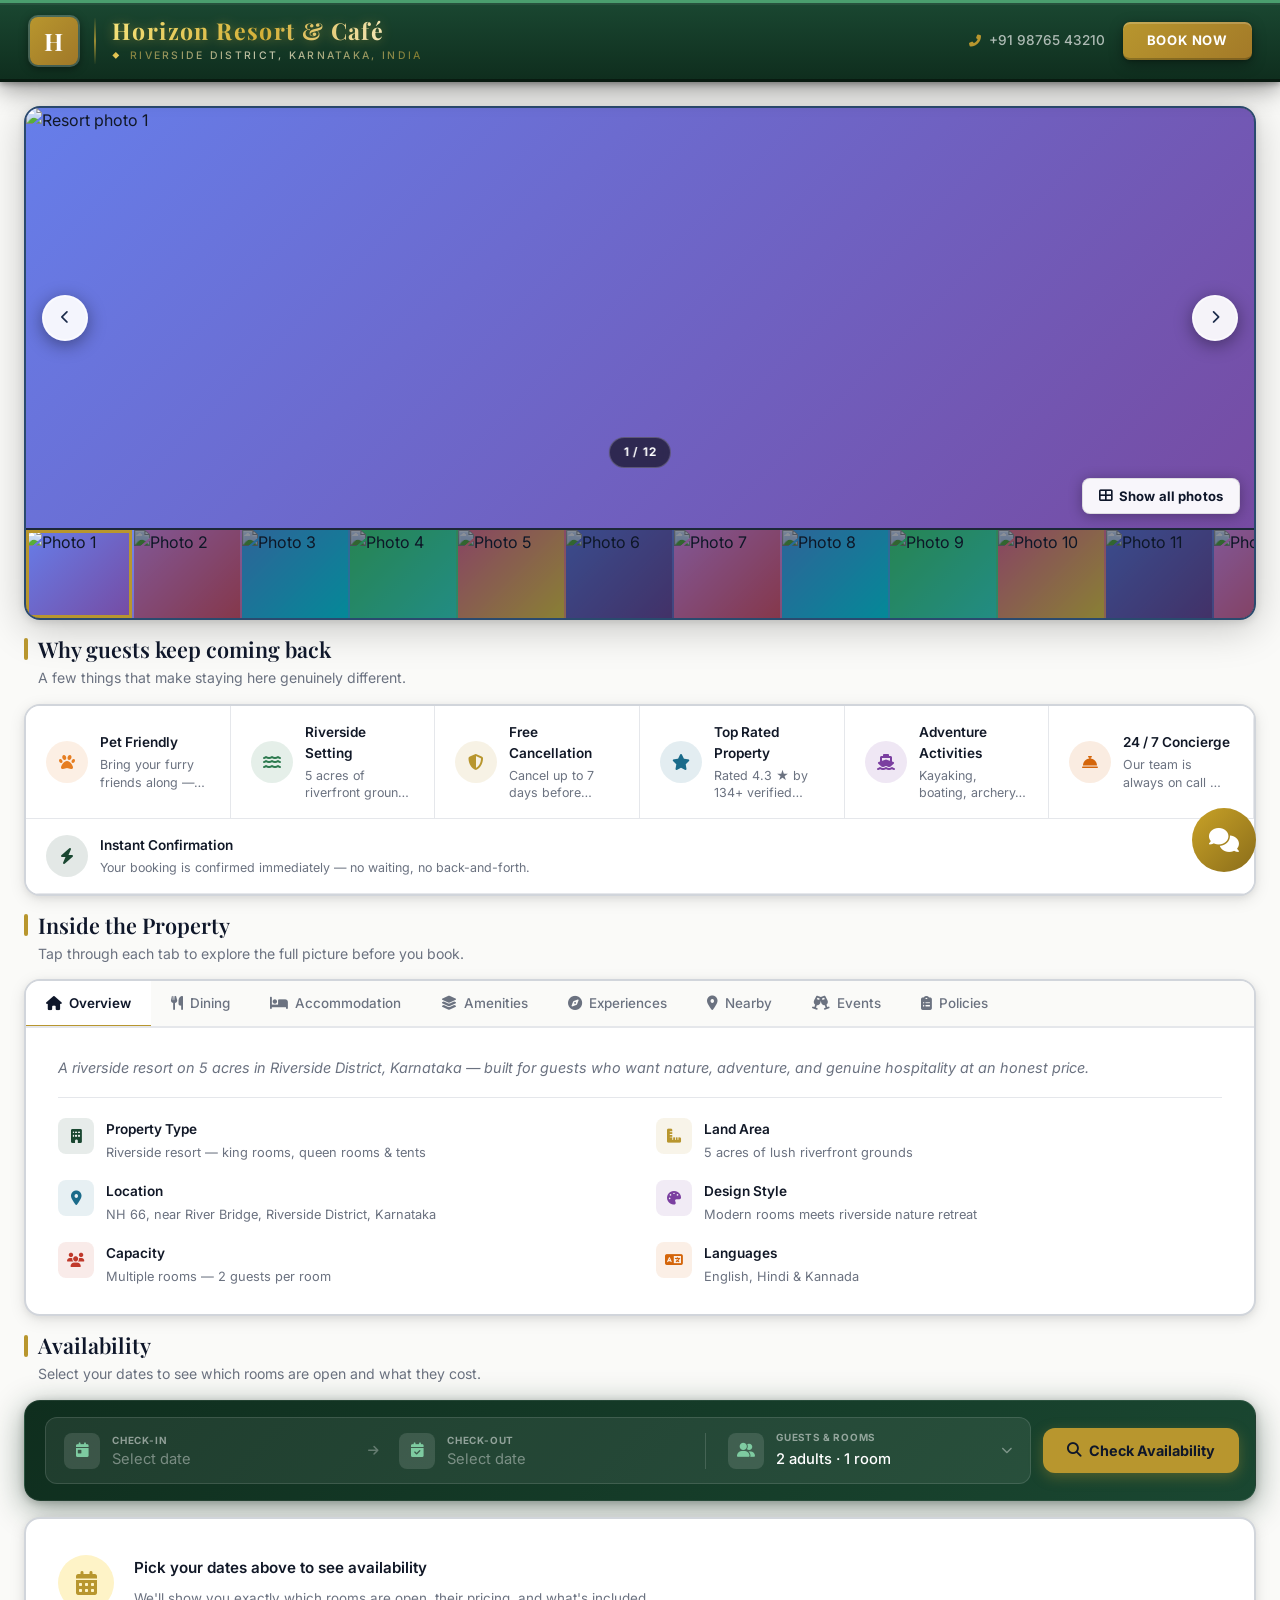
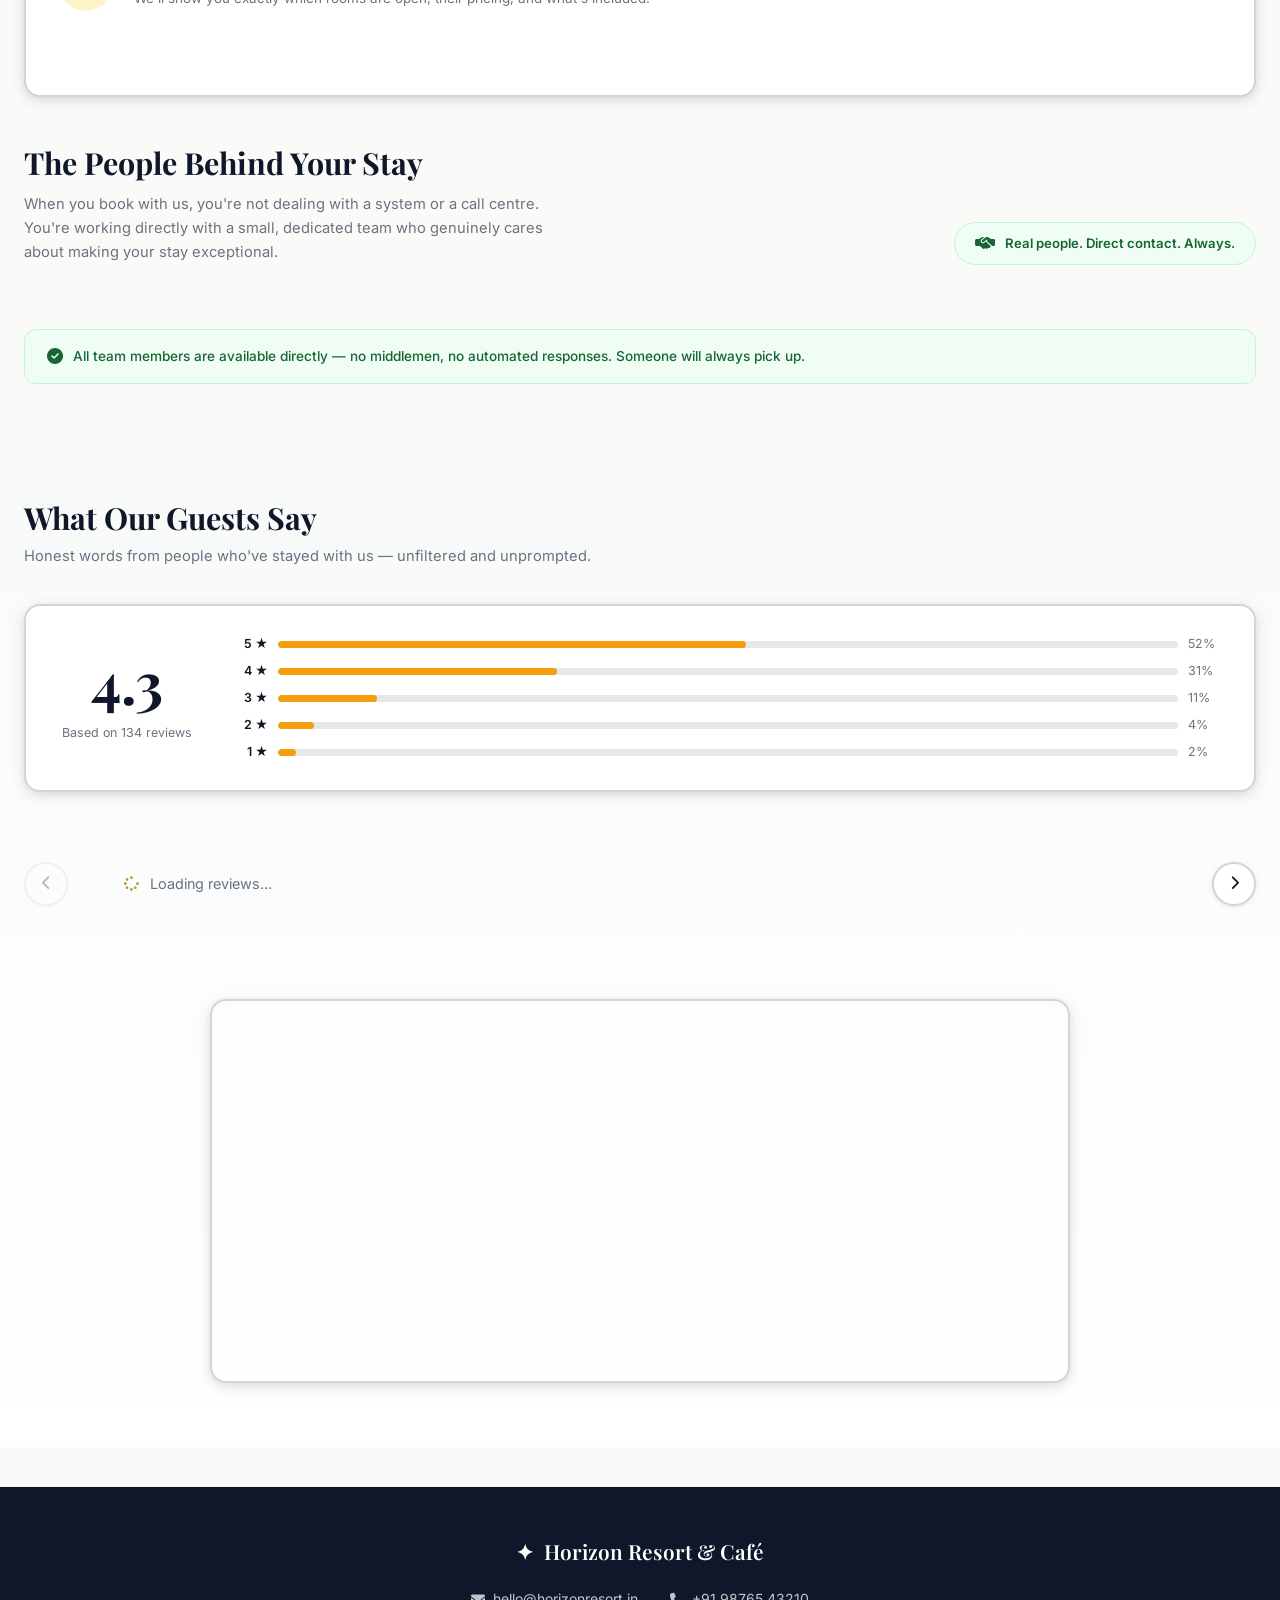
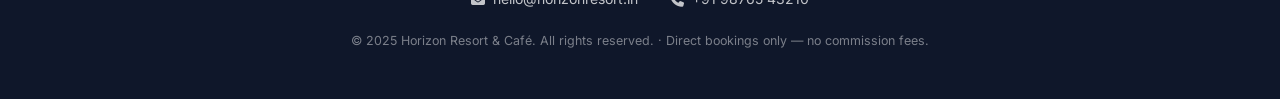
==== index.html @ 96d1618d "Add resort template site with CSS, JS, and project docs Co-Authored-By: Claude Sonnet 4.6 <noreply@a" ====
<!DOCTYPE html>
<html lang="en">
<head>
  <meta charset="UTF-8">
  <meta name="viewport" content="width=device-width, initial-scale=1.0">

  <!-- ── Primary SEO ─────────────────────────────────────────── -->
  <title id="page-title">Horizon Resort & Café | Direct Booking | Riverside District, Karnataka</title>
  <meta name="description" id="page-desc" content="Book directly with Horizon Resort & Café in Riverside District, Karnataka. Riverside king rooms, queen rooms & tents, café, kayaking, archery and campfire. Best rate guaranteed on direct booking.">
  <meta name="keywords" content="resort Karnataka, riverside resort Karnataka, horizon resort,  king room resort Karnataka, nature resort Karnataka, direct booking resort Karnataka">
  <meta name="robots" content="index, follow">
  <link rel="canonical" href="https://horizonresort.in/">

  <!-- ── Open Graph (Facebook / WhatsApp / LinkedIn) ─────────── -->
  <meta property="og:type"        content="website">
  <meta property="og:url"         content="https://horizonresort.in/">
  <meta property="og:title"       id="og-title"       content="Horizon Resort & Café | Riverside District, Karnataka">
  <meta property="og:description" id="og-desc"        content="A unique riverside retreat on 5 acres in Riverside District, Karnataka. King rooms, queen rooms, tents, café & outdoor adventures. Book directly for best rates.">
  <meta property="og:image"       id="og-image"       content="https://horizonresort.in/images/og-cover.jpg">
  <meta property="og:site_name"   content="Horizon Resort & Café">
  <meta property="og:locale"      content="en_IN">

  <!-- ── Twitter Card ────────────────────────────────────────── -->
  <meta name="twitter:card"        content="summary_large_image">
  <meta name="twitter:title"       content="Horizon Resort & Café | Riverside District, Karnataka">
  <meta name="twitter:description" content="A unique riverside retreat on 5 acres in Riverside District, Karnataka. Book directly for the best available rate.">
  <meta name="twitter:image"       content="https://horizonresort.in/images/og-cover.jpg">

  <!-- ── JSON-LD Structured Data (Hotel / Local Business) ────── -->
  <script type="application/ld+json">
  {
    "@context": "https://schema.org",
    "@type": "LodgingBusiness",
    "name": "Horizon Resort & Café",
    "description": "A unique riverside retreat set on 5 acres of lush grounds along the river in Riverside District, Karnataka. King rooms, queen rooms, riverside tents, on-site café, kayaking, archery, and campfire experiences.",
    "url": "https://horizonresort.in",
    "telephone": "+919876543210",
    "email": "hello@horizonresort.in",
    "image": "https://horizonresort.in/images/og-cover.jpg",
    "priceRange": "₹₹",
    "currenciesAccepted": "INR",
    "paymentAccepted": "Cash, Credit Card, UPI",
    "checkinTime": "12:00",
    "checkoutTime": "10:00",
    "address": {
      "@type": "PostalAddress",
      "streetAddress": "NH 66, near River Bridge",
      "addressLocality": "Coastal Karnataka",
      "addressRegion": "Karnataka",
      "postalCode": "580001",
      "addressCountry": "IN"
    },
    "geo": {
      "@type": "GeoCoordinates",
      "latitude": "14.8574",
      "longitude": "74.1234"
    },
    "amenityFeature": [
      { "@type": "LocationFeatureSpecification", "name": "Riverside Setting",   "value": true },
      { "@type": "LocationFeatureSpecification", "name": "Pet Friendly",        "value": true },
      { "@type": "LocationFeatureSpecification", "name": "Free Cancellation",   "value": true },
      { "@type": "LocationFeatureSpecification", "name": "On-site Café",        "value": true },
      { "@type": "LocationFeatureSpecification", "name": "Kayaking",            "value": true },
      { "@type": "LocationFeatureSpecification", "name": "Archery",             "value": true },
      { "@type": "LocationFeatureSpecification", "name": "Campfire",            "value": true },
      { "@type": "LocationFeatureSpecification", "name": "Badminton",           "value": true }
    ],
    "sameAs": [
      "https://horizonresort.in"
    ]
  }
  </script>

  <!-- Fonts -->
  <link rel="preconnect" href="https://fonts.googleapis.com">
  <link rel="preconnect" href="https://fonts.gstatic.com" crossorigin>
  <link href="https://fonts.googleapis.com/css2?family=Playfair+Display:wght@400;500;600;700&family=Inter:wght@300;400;500;600&display=swap" rel="stylesheet">

  <!-- Icons -->
  <link rel="stylesheet" href="https://cdnjs.cloudflare.com/ajax/libs/font-awesome/6.5.1/css/all.min.css">

  <!-- Flatpickr Date Picker -->
  <link rel="stylesheet" href="https://cdn.jsdelivr.net/npm/flatpickr@4.6.13/dist/flatpickr.min.css">

  <link rel="stylesheet" href="css/style.css">
</head>
<body>

<!-- ───────────────────────────────────────────────────────────
     TOP NAVIGATION
──────────────────────────────────────────────────────────── -->
<header class="site-header" id="navbar">
  <div class="header-inner">

    <!-- BRANDING: Logo + Resort Name -->
    <div class="header-brand">
      <div class="logo-wrap">
        <!-- Drop your logo image here. If no logo, the initial letter shows instead. -->
        <img src="images/logo.png" alt="Logo" class="logo-img" id="logo-img"
             onerror="this.style.display='none'; document.getElementById('logo-fallback').style.display='flex';">
        <div class="logo-fallback" id="logo-fallback">
          <span id="logo-initial">P</span>
        </div>
      </div>
      <div class="brand-text">
        <span class="brand-name" id="nav-property-name">Loading…</span>
        <span class="brand-tagline" id="nav-tagline">Riverside District, Karnataka, India</span>
      </div>
    </div>

    <!-- RIGHT SIDE: Contact + CTA -->
    <div class="header-actions">
      <a href="tel:" id="nav-phone-link" class="nav-phone">
        <i class="fas fa-phone-alt"></i>
        <span id="nav-phone-text"></span>
      </a>
      <button class="btn-book-now" onclick="scrollToWidget()">Book Now</button>
    </div>

  </div>
</header>


<!-- ───────────────────────────────────────────────────────────
     SECTION 2 — PHOTO GALLERY
──────────────────────────────────────────────────────────── -->
<section class="gallery-section" id="section-2">
  <div class="gallery-wrap">
    <!-- Main photo viewer (slider) — desktop & mobile unified -->
    <div class="gallery-viewer" id="gallery-viewer">
      <div class="gv-track" id="gv-track"></div>
      <button class="gv-arrow gv-prev" id="gv-prev" aria-label="Previous photo" onclick="gvSlide(-1)">
        <i class="fas fa-chevron-left"></i>
      </button>
      <button class="gv-arrow gv-next" id="gv-next" aria-label="Next photo" onclick="gvSlide(1)">
        <i class="fas fa-chevron-right"></i>
      </button>
      <div class="gv-badge" id="gv-badge">1 / 8</div>
      <button class="show-all-btn" onclick="openGalleryModal()">
        <i class="fas fa-th-large"></i> Show all photos
      </button>
    </div>
    <!-- Thumbnail strip — all photos in small size -->
    <div class="gallery-thumbs-strip" id="gallery-thumbs-strip"></div>
  </div>
</section>


<!-- ───────────────────────────────────────────────────────────
     SECTION 3 — PROPERTY HIGHLIGHTS
──────────────────────────────────────────────────────────── -->
<section class="highlights-section" id="section-3">
  <div class="highlights-heading">
    <h2>Why guests keep coming back</h2>
    <p>A few things that make staying here genuinely different.</p>
  </div>
  <div class="highlights-inner">

    <div class="highlight-card">
      <div class="hc-icon" style="--hc-color:#e67e22;">
        <i class="fas fa-paw"></i>
      </div>
      <div class="hc-body">
        <strong>Pet Friendly</strong>
        <span>Bring your furry friends along — pets are welcome at the resort.</span>
      </div>
    </div>

    <div class="highlight-card">
      <div class="hc-icon" style="--hc-color:#2d7a4f;">
        <i class="fas fa-water"></i>
      </div>
      <div class="hc-body">
        <strong>Riverside Setting</strong>
        <span>5 acres of riverfront grounds — step outside and you're right on the water.</span>
      </div>
    </div>

    <div class="highlight-card">
      <div class="hc-icon" style="--hc-color:#b8962e;">
        <i class="fas fa-shield-halved"></i>
      </div>
      <div class="hc-body">
        <strong>Free Cancellation</strong>
        <span>Cancel up to 7 days before check-in for a full refund, no questions asked.</span>
      </div>
    </div>

    <div class="highlight-card">
      <div class="hc-icon" style="--hc-color:#1a6b8a;">
        <i class="fas fa-star"></i>
      </div>
      <div class="hc-body">
        <strong>Top Rated Property</strong>
        <span>Rated 4.3 ★ by 134+ verified guests — consistently loved, never disappoints.</span>
      </div>
    </div>

    <div class="highlight-card">
      <div class="hc-icon" style="--hc-color:#7b3fa0;">
        <i class="fas fa-ship"></i>
      </div>
      <div class="hc-body">
        <strong>Adventure Activities</strong>
        <span>Kayaking, boating, archery, badminton, cycling, and campfire evenings — all on-site.</span>
      </div>
    </div>

    <div class="highlight-card">
      <div class="hc-icon" style="--hc-color:#d4650a;">
        <i class="fas fa-bell-concierge"></i>
      </div>
      <div class="hc-body">
        <strong>24 / 7 Concierge</strong>
        <span>Our team is always on call — day or night — for anything you need.</span>
      </div>
    </div>

    <div class="highlight-card">
      <div class="hc-icon" style="--hc-color:#1a4731;">
        <i class="fas fa-bolt"></i>
      </div>
      <div class="hc-body">
        <strong>Instant Confirmation</strong>
        <span>Your booking is confirmed immediately — no waiting, no back-and-forth.</span>
      </div>
    </div>

  </div>
</section>


<!-- ───────────────────────────────────────────────────────────
     SECTION 4 — PROPERTY GUIDE (TABBED)
──────────────────────────────────────────────────────────── -->
<section class="guide-section" id="section-4">
  <div class="guide-heading">
    <h2>Inside the Property</h2>
    <p>Tap through each tab to explore the full picture before you book.</p>
  </div>
  <div class="guide-box">

    <!-- Tab Navigation -->
    <div class="tab-nav-outer">
      <div class="tab-nav" role="tablist">
        <button class="tab-btn active" data-tab="overview" role="tab"><i class="fas fa-house"></i><span>Overview</span></button>
        <button class="tab-btn" data-tab="dining" role="tab"><i class="fas fa-utensils"></i><span>Dining</span></button>
        <button class="tab-btn" data-tab="accommodation" role="tab"><i class="fas fa-bed"></i><span>Accommodation</span></button>
        <button class="tab-btn" data-tab="amenities" role="tab"><i class="fas fa-layer-group"></i><span>Amenities</span></button>
        <button class="tab-btn" data-tab="experiences" role="tab"><i class="fas fa-compass"></i><span>Experiences</span></button>
        <button class="tab-btn" data-tab="nearby" role="tab"><i class="fas fa-location-dot"></i><span>Nearby</span></button>
        <button class="tab-btn" data-tab="events" role="tab"><i class="fas fa-champagne-glasses"></i><span>Events</span></button>
        <button class="tab-btn" data-tab="policies" role="tab"><i class="fas fa-clipboard-list"></i><span>Policies</span></button>
      </div>
    </div>

    <!-- Tab Panels -->
    <div class="tab-panels">

      <!-- OVERVIEW -->
      <div class="tab-panel active" id="panel-overview">
        <p class="tp-intro">A riverside resort on 5 acres in Riverside District, Karnataka — built for guests who want nature, adventure, and genuine hospitality at an honest price.</p>
        <div class="tp-grid">
          <div class="tp-item">
            <div class="tp-icon" style="--tc:#1a4731;"><i class="fas fa-building"></i></div>
            <div class="tp-body"><strong>Property Type</strong><span>Riverside resort — king rooms, queen rooms & tents</span></div>
          </div>
          <div class="tp-item">
            <div class="tp-icon" style="--tc:#b8962e;"><i class="fas fa-ruler-combined"></i></div>
            <div class="tp-body"><strong>Land Area</strong><span>5 acres of lush riverfront grounds</span></div>
          </div>
          <div class="tp-item">
            <div class="tp-icon" style="--tc:#1a6b8a;"><i class="fas fa-location-dot"></i></div>
            <div class="tp-body"><strong>Location</strong><span>NH 66, near River Bridge, Riverside District, Karnataka</span></div>
          </div>
          <div class="tp-item">
            <div class="tp-icon" style="--tc:#7b3fa0;"><i class="fas fa-palette"></i></div>
            <div class="tp-body"><strong>Design Style</strong><span>Modern rooms meets riverside nature retreat</span></div>
          </div>
          <div class="tp-item">
            <div class="tp-icon" style="--tc:#c0392b;"><i class="fas fa-users"></i></div>
            <div class="tp-body"><strong>Capacity</strong><span>Multiple rooms — 2 guests per room</span></div>
          </div>
          <div class="tp-item">
            <div class="tp-icon" style="--tc:#d4650a;"><i class="fas fa-language"></i></div>
            <div class="tp-body"><strong>Languages</strong><span>English, Hindi & Kannada</span></div>
          </div>
        </div>
      </div>

      <!-- DINING -->
      <div class="tab-panel" id="panel-dining">
        <p class="tp-intro">Fresh, locally sourced ingredients, coastal specialties, and a café that makes every morning feel like a treat — all on-site.</p>
        <div class="tp-grid">
          <div class="tp-item">
            <div class="tp-icon" style="--tc:#1a4731;"><i class="fas fa-mug-hot"></i></div>
            <div class="tp-body"><strong>On-site Café</strong><span>Open all day · À la carte menu with homemade touch</span></div>
          </div>
          <div class="tp-item">
            <div class="tp-icon" style="--tc:#b8962e;"><i class="fas fa-sun"></i></div>
            <div class="tp-body"><strong>Breakfast</strong><span>Fresh à la carte breakfast served every morning</span></div>
          </div>
          <div class="tp-item">
            <div class="tp-icon" style="--tc:#c0392b;"><i class="fas fa-fish"></i></div>
            <div class="tp-body"><strong>Seafood Specialties</strong><span>Locally caught, freshly prepared coastal seafood</span></div>
          </div>
          <div class="tp-item">
            <div class="tp-icon" style="--tc:#1a6b8a;"><i class="fas fa-bell"></i></div>
            <div class="tp-body"><strong>Dining Area</strong><span>Meals served at the café — in-room dining not available</span></div>
          </div>
          <div class="tp-item">
            <div class="tp-icon" style="--tc:#2d7a4f;"><i class="fas fa-leaf"></i></div>
            <div class="tp-body"><strong>Local Ingredients</strong><span>Homemade recipes with fresh produce from the region</span></div>
          </div>
          <div class="tp-item">
            <div class="tp-icon" style="--tc:#d4650a;"><i class="fas fa-martini-glass"></i></div>
            <div class="tp-body"><strong>Bar Service</strong><span>Drinks & beverages available at the café</span></div>
          </div>
        </div>
      </div>

      <!-- ACCOMMODATION -->
      <div class="tab-panel" id="panel-accommodation">
        <p class="tp-intro">Three ways to stay — Standard King Room, Standard Queen Room, or Tents for an immersive nature experience right on the riverbank.</p>
        <div class="tp-grid">
          <div class="tp-item">
            <div class="tp-icon" style="--tc:#1a4731;"><i class="fas fa-box"></i></div>
            <div class="tp-body"><strong>Standard Rooms (AC)</strong><span>King or queen bed · Private bathroom · Garden or river view</span></div>
          </div>
          <div class="tp-item">
            <div class="tp-icon" style="--tc:#b8962e;"><i class="fas fa-campground"></i></div>
            <div class="tp-body"><strong>Tents</strong><span>Double bed · Right on the riverbank</span></div>
          </div>
          <div class="tp-item">
            <div class="tp-icon" style="--tc:#7b3fa0;"><i class="fas fa-door-open"></i></div>
            <div class="tp-body"><strong>Outdoor Open Space</strong><span>Open-air outdoor area in rooms · Open tent surrounds</span></div>
          </div>
          <div class="tp-item">
            <div class="tp-icon" style="--tc:#1a6b8a;"><i class="fas fa-shower"></i></div>
            <div class="tp-body"><strong>Bathrooms</strong><span>Private bathroom in standard rooms · Common washrooms for tents</span></div>
          </div>
          <div class="tp-item">
            <div class="tp-icon" style="--tc:#c0392b;"><i class="fas fa-snowflake"></i></div>
            <div class="tp-body"><strong>Room Features</strong><span>AC · Wardrobe · Writing desk</span></div>
          </div>
          <div class="tp-item">
            <div class="tp-icon" style="--tc:#d4650a;"><i class="fas fa-broom"></i></div>
            <div class="tp-body"><strong>Housekeeping</strong><span>Daily room service for all accommodations</span></div>
          </div>
        </div>
      </div>

      <!-- AMENITIES -->
      <div class="tab-panel" id="panel-amenities">
        <p class="tp-intro">Everything on the property is maintained to a high standard and available at no extra charge unless noted.</p>
        <div class="tp-amenity-grid">
          <div class="tp-amenity"><i class="fas fa-wifi" style="color:#1a4731;"></i><span>Free WiFi</span></div>
          <div class="tp-amenity"><i class="fas fa-car" style="color:#b8962e;"></i><span>Free Parking</span></div>
          <div class="tp-amenity"><i class="fas fa-person-rowing" style="color:#1a6b8a;"></i><span>Kayaking</span></div>
          <div class="tp-amenity"><i class="fas fa-sailboat" style="color:#7b3fa0;"></i><span>Boating</span></div>
          <div class="tp-amenity"><i class="fas fa-bullseye" style="color:#c0392b;"></i><span>Archery</span></div>
          <div class="tp-amenity"><i class="fas fa-table-tennis-paddle-ball" style="color:#d4650a;"></i><span>Table Tennis</span></div>
          <div class="tp-amenity"><i class="fas fa-shuttlecock" style="color:#2d7a4f;"></i><span>Badminton</span></div>
          <div class="tp-amenity"><i class="fas fa-dumbbell" style="color:#1a4731;"></i><span>Gym Access</span></div>
          <div class="tp-amenity"><i class="fas fa-fire" style="color:#c0392b;"></i><span>Campfire Area</span></div>
          <div class="tp-amenity"><i class="fas fa-bicycle" style="color:#1a6b8a;"></i><span>Bike Hire</span></div>
          <div class="tp-amenity"><i class="fas fa-children" style="color:#7b3fa0;"></i><span>Kids Play Area</span></div>
          <div class="tp-amenity"><i class="fas fa-van-shuttle" style="color:#b8962e;"></i><span>Airport Transfer</span></div>
        </div>
      </div>

      <!-- EXPERIENCES -->
      <div class="tab-panel" id="panel-experiences">
        <p class="tp-intro">The best memories are made here — and most of these are right on your doorstep.</p>
        <div class="tp-grid">
          <div class="tp-item">
            <div class="tp-icon" style="--tc:#1a6b8a;"><i class="fas fa-person-rowing"></i></div>
            <div class="tp-body"><strong>Kayaking in the River</strong><span>Paddle directly from the property · Guided tours available</span></div>
          </div>
          <div class="tp-item">
            <div class="tp-icon" style="--tc:#b8962e;"><i class="fas fa-sailboat"></i></div>
            <div class="tp-body"><strong>Boating</strong><span>Explore the river by boat · Banana rides coming soon</span></div>
          </div>
          <div class="tp-item">
            <div class="tp-icon" style="--tc:#c0392b;"><i class="fas fa-bullseye"></i></div>
            <div class="tp-body"><strong>Archery</strong><span>On-site range for beginners and enthusiasts</span></div>
          </div>
          <div class="tp-item">
            <div class="tp-icon" style="--tc:#d4650a;"><i class="fas fa-fire"></i></div>
            <div class="tp-body"><strong>Campfire Evenings</strong><span>Gather under the stars around a warm campfire</span></div>
          </div>
          <div class="tp-item">
            <div class="tp-icon" style="--tc:#2d7a4f;"><i class="fas fa-bicycle"></i></div>
            <div class="tp-body"><strong>Cycling</strong><span>Bike hire available · Explore the region & surroundings</span></div>
          </div>
          <div class="tp-item">
            <div class="tp-icon" style="--tc:#7b3fa0;"><i class="fas fa-monument"></i></div>
            <div class="tp-body"><strong>Mirjan Fort</strong><span>Historic fort just 3.3 miles away · Day trip favourite</span></div>
          </div>
        </div>
      </div>

      <!-- NEARBY -->
      <div class="tab-panel" id="panel-nearby">
        <p class="tp-intro">You're nestled in nature on the riverside countryside — with some of Karnataka's best-rated landmarks right around the corner.</p>
        <div class="tp-grid">
          <div class="tp-item">
            <div class="tp-icon" style="--tc:#c0392b;"><i class="fas fa-monument"></i></div>
            <div class="tp-body"><strong>Mirjan Fort</strong><span>3.3 miles away · Rated 4.2★ · Historic riverside fort</span></div>
          </div>
          <div class="tp-item">
            <div class="tp-icon" style="--tc:#b8962e;"><i class="fas fa-place-of-worship"></i></div>
            <div class="tp-body"><strong>Shantika Parameshwari Temple</strong><span>2.9 miles away · Rated 4.8★</span></div>
          </div>
          <div class="tp-item">
            <div class="tp-icon" style="--tc:#7b3fa0;"><i class="fas fa-place-of-worship"></i></div>
            <div class="tp-body"><strong>Shri Mahalasa Narayani Temple</strong><span>3.2 miles away · Rated 4.9★</span></div>
          </div>
          <div class="tp-item">
            <div class="tp-icon" style="--tc:#1a6b8a;"><i class="fas fa-umbrella-beach"></i></div>
            <div class="tp-body"><strong>Coastal Beaches</strong><span>Nearby · Pristine coastal beaches in the region</span></div>
          </div>
          <div class="tp-item">
            <div class="tp-icon" style="--tc:#2d7a4f;"><i class="fas fa-mountain"></i></div>
            <div class="tp-body"><strong>Yana Caves</strong><span>Accessible day trip · Unique rock formation & forest trek</span></div>
          </div>
          <div class="tp-item">
            <div class="tp-icon" style="--tc:#1a4731;"><i class="fas fa-plane"></i></div>
            <div class="tp-body"><strong>Nearest Airport</strong><span>Jindal Vijaynagar Airport · Airport transfers available</span></div>
          </div>
        </div>
      </div>

      <!-- EVENTS -->
      <div class="tab-panel" id="panel-events">
        <p class="tp-intro">The property is a natural setting for life's best moments. We handle the details so you don't have to.</p>
        <div class="tp-grid">
          <div class="tp-item">
            <div class="tp-icon" style="--tc:#b8962e;"><i class="fas fa-rings-wedding"></i></div>
            <div class="tp-body"><strong>Weddings</strong><span>Intimate beachfront ceremonies · Up to 40 guests</span></div>
          </div>
          <div class="tp-item">
            <div class="tp-icon" style="--tc:#c0392b;"><i class="fas fa-heart"></i></div>
            <div class="tp-body"><strong>Anniversaries</strong><span>Surprise setups · Flowers · Private candlelit dinner</span></div>
          </div>
          <div class="tp-item">
            <div class="tp-icon" style="--tc:#7b3fa0;"><i class="fas fa-cake-candles"></i></div>
            <div class="tp-body"><strong>Birthdays</strong><span>Custom themes · Cake & full décor included</span></div>
          </div>
          <div class="tp-item">
            <div class="tp-icon" style="--tc:#1a6b8a;"><i class="fas fa-briefcase"></i></div>
            <div class="tp-body"><strong>Corporate Retreats</strong><span>AV setup · Breakout spaces · Full catering</span></div>
          </div>
          <div class="tp-item">
            <div class="tp-icon" style="--tc:#2d7a4f;"><i class="fas fa-baby-carriage"></i></div>
            <div class="tp-body"><strong>Baby Showers</strong><span>Elegant garden arrangements & afternoon tea</span></div>
          </div>
          <div class="tp-item">
            <div class="tp-icon" style="--tc:#d4650a;"><i class="fas fa-champagne-glasses"></i></div>
            <div class="tp-body"><strong>Proposals</strong><span>Sunset setup with flowers, ring box & champagne</span></div>
          </div>
        </div>
      </div>

      <!-- POLICIES -->
      <div class="tab-panel" id="panel-policies">
        <p class="tp-intro">Clear, fair rules — so there are no surprises on either side.</p>
        <div class="tp-grid">
          <div class="tp-item">
            <div class="tp-icon" style="--tc:#1a4731;"><i class="fas fa-right-to-bracket"></i></div>
            <div class="tp-body"><strong>Check-in</strong><span>From 12:00 PM · Early check-in on request</span></div>
          </div>
          <div class="tp-item">
            <div class="tp-icon" style="--tc:#c0392b;"><i class="fas fa-right-from-bracket"></i></div>
            <div class="tp-body"><strong>Check-out</strong><span>By 10:00 AM · Late check-out may be available</span></div>
          </div>
          <div class="tp-item">
            <div class="tp-icon" style="--tc:#b8962e;"><i class="fas fa-rotate-left"></i></div>
            <div class="tp-body"><strong>Cancellation</strong><span>Full refund if cancelled 7+ days before check-in</span></div>
          </div>
          <div class="tp-item">
            <div class="tp-icon" style="--tc:#2d7a4f;"><i class="fas fa-paw"></i></div>
            <div class="tp-body"><strong>Pets</strong><span>Welcome with prior notice · No extra charge</span></div>
          </div>
          <div class="tp-item">
            <div class="tp-icon" style="--tc:#7b3fa0;"><i class="fas fa-ban"></i></div>
            <div class="tp-body"><strong>Smoking</strong><span>Not permitted indoors · Designated areas outside</span></div>
          </div>
          <div class="tp-item">
            <div class="tp-icon" style="--tc:#1a6b8a;"><i class="fas fa-volume-xmark"></i></div>
            <div class="tp-body"><strong>Quiet Hours</strong><span>10:00 PM – 8:00 AM · Respected by all guests</span></div>
          </div>
        </div>
      </div>

    </div><!-- /tab-panels -->
  </div><!-- /guide-box -->
</section>


<!-- ───────────────────────────────────────────────────────────
     SECTION 5 — AVAILABILITY & ROOMS
──────────────────────────────────────────────────────────── -->
<section class="avail-section" id="section-5">
  <div class="avail-heading">
    <h2>Availability</h2>
    <p>Select your dates to see which rooms are open and what they cost.</p>
  </div>

  <!-- ── SEARCH CARD (dark, elevated, stands alone) ── -->
  <div class="avail-search-card">
    <div class="asc-fields">

      <!-- Check-in -->
      <div class="asc-field" id="asc-checkin-wrap">
        <div class="asc-icon"><i class="fas fa-calendar-day"></i></div>
        <div class="asc-body">
          <label>CHECK-IN</label>
          <input type="text" id="avail-checkin" placeholder="Select date" readonly>
        </div>
      </div>

      <div class="asc-arrow"><i class="fas fa-arrow-right"></i></div>

      <!-- Check-out -->
      <div class="asc-field" id="asc-checkout-wrap">
        <div class="asc-icon"><i class="fas fa-calendar-check"></i></div>
        <div class="asc-body">
          <label>CHECK-OUT</label>
          <input type="text" id="avail-checkout" placeholder="Select date" readonly>
        </div>
      </div>

      <div class="asc-divider"></div>

      <!-- Guests & Rooms dropdown -->
      <div class="asc-field asc-field-guests" id="as-guests-trigger" onclick="toggleGuestDropdown()">
        <div class="asc-icon"><i class="fas fa-user-group"></i></div>
        <div class="asc-body">
          <label>GUESTS &amp; ROOMS</label>
          <span id="as-guests-summary">2 adults · 1 room</span>
        </div>
        <i class="fas fa-chevron-down asc-chevron" id="as-guests-chevron"></i>

        <!-- Dropdown panel -->
        <div class="as-guests-panel" id="as-guests-panel" onclick="event.stopPropagation()">
          <div class="asg-row">
            <div class="asg-label"><strong>Adults</strong><span>Age 18+</span></div>
            <div class="asg-counter">
              <button class="asg-btn" onclick="adjustAvailGuest('adults',-1)">−</button>
              <span id="asg-adults">2</span>
              <button class="asg-btn" onclick="adjustAvailGuest('adults',1)">+</button>
            </div>
          </div>
          <div class="asg-row">
            <div class="asg-label"><strong>Children</strong><span>Age 0–17</span></div>
            <div class="asg-counter">
              <button class="asg-btn" onclick="adjustAvailGuest('children',-1)">−</button>
              <span id="asg-children">0</span>
              <button class="asg-btn" onclick="adjustAvailGuest('children',1)">+</button>
            </div>
          </div>
          <div id="asg-child-ages"></div>
          <div class="asg-row asg-row-rooms">
            <div class="asg-label"><strong>Rooms</strong><span>Number of rooms</span></div>
            <div class="asg-counter">
              <button class="asg-btn" onclick="adjustAvailGuest('rooms',-1)">−</button>
              <span id="asg-rooms">1</span>
              <button class="asg-btn" onclick="adjustAvailGuest('rooms',1)">+</button>
            </div>
          </div>
          <button class="asg-done" onclick="toggleGuestDropdown()">Done</button>
        </div>
      </div>

    </div>
    <button class="asc-btn" onclick="checkRoomAvailability()">
      <i class="fas fa-magnifying-glass"></i>
      <span>Check Availability</span>
    </button>
  </div>

  <!-- ── RESULTS CARD (separate white card below) ── -->
  <div class="avail-results-card">
    <div class="avail-prompt" id="avail-prompt">
      <div class="avail-prompt-icon"><i class="fas fa-calendar-days"></i></div>
      <div>
        <strong>Pick your dates above to see availability</strong>
        <span>We'll show you exactly which rooms are open, their pricing, and what's included.</span>
      </div>
    </div>
    <div class="room-list" id="room-list"></div>
  </div>

</section>


<!-- ───────────────────────────────────────────────────────────
     SECTION 6 — MEET THE TEAM
──────────────────────────────────────────────────────────── -->
<section class="team-section" id="section-6">

  <div class="team-intro">
    <div class="team-intro-text">
      <div class="team-heading">
        <h2>The People Behind Your Stay</h2>
        <p>When you book with us, you're not dealing with a system or a call centre. You're working directly with a small, dedicated team who genuinely cares about making your stay exceptional.</p>
      </div>
    </div>
    <div class="team-intro-badge">
      <i class="fas fa-handshake-simple"></i>
      <span>Real people. Direct contact. Always.</span>
    </div>
  </div>

  <div class="team-grid" id="team-grid"></div>

  <div class="team-footer-note">
    <i class="fas fa-circle-check"></i>
    All team members are available directly — no middlemen, no automated responses. Someone will always pick up.
  </div>

</section>




<!-- ───────────────────────────────────────────────────────────
     SECTION 7 — GUEST REVIEWS
──────────────────────────────────────────────────────────── -->
<section class="reviews-section-7" id="section-7">

  <!-- Heading -->
  <div class="rev7-heading">
    <h2>What Our Guests Say</h2>
    <p>Honest words from people who've stayed with us — unfiltered and unprompted.</p>
  </div>

  <!-- Rating summary bar -->
  <div class="rev7-summary" id="rev7-summary">
    <div class="rev7-score">
      <span class="rev7-big-num" id="rev7-rating">4.3</span>
      <div class="rev7-stars" id="rev7-stars"></div>
      <span class="rev7-total" id="rev7-total">Based on 134 reviews</span>
    </div>
    <div class="rev7-bars">
      <div class="rev7-bar-row"><span>5 ★</span><div class="rev7-track"><div class="rev7-fill" style="width:52%"></div></div><span>52%</span></div>
      <div class="rev7-bar-row"><span>4 ★</span><div class="rev7-track"><div class="rev7-fill" style="width:31%"></div></div><span>31%</span></div>
      <div class="rev7-bar-row"><span>3 ★</span><div class="rev7-track"><div class="rev7-fill" style="width:11%"></div></div><span>11%</span></div>
      <div class="rev7-bar-row"><span>2 ★</span><div class="rev7-track"><div class="rev7-fill" style="width:4%"></div></div><span>4%</span></div>
      <div class="rev7-bar-row"><span>1 ★</span><div class="rev7-track"><div class="rev7-fill" style="width:2%"></div></div><span>2%</span></div>
    </div>
    <div class="rev7-google-badge" id="rev7-google-badge" style="display:none;">
      <svg viewBox="0 0 24 24" width="22" height="22"><path fill="#4285F4" d="M22.56 12.25c0-.78-.07-1.53-.2-2.25H12v4.26h5.92c-.26 1.37-1.04 2.53-2.21 3.31v2.77h3.57c2.08-1.92 3.28-4.74 3.28-8.09z"/><path fill="#34A853" d="M12 23c2.97 0 5.46-.98 7.28-2.66l-3.57-2.77c-.98.66-2.23 1.06-3.71 1.06-2.86 0-5.29-1.93-6.16-4.53H2.18v2.84C3.99 20.53 7.7 23 12 23z"/><path fill="#FBBC05" d="M5.84 14.09c-.22-.66-.35-1.36-.35-2.09s.13-1.43.35-2.09V7.07H2.18C1.43 8.55 1 10.22 1 12s.43 3.45 1.18 4.93l3.66-2.84z"/><path fill="#EA4335" d="M12 5.38c1.62 0 3.06.56 4.21 1.64l3.15-3.15C17.45 2.09 14.97 1 12 1 7.7 1 3.99 3.47 2.18 7.07l3.66 2.84c.87-2.6 3.3-4.53 6.16-4.53z"/></svg>
      <span>Live from Google Reviews</span>
    </div>
  </div>

  <!-- Review slider -->
  <div class="rev7-slider-outer">
    <button class="rev7-arrow rev7-prev" id="rev7-prev" onclick="revSlide(-1)" aria-label="Previous reviews" disabled>
      <i class="fas fa-chevron-left"></i>
    </button>
    <div class="rev7-slider-wrap">
      <div class="rev7-grid" id="rev7-grid">
        <div class="rev7-loading"><i class="fas fa-spinner fa-spin"></i> Loading reviews…</div>
      </div>
    </div>
    <button class="rev7-arrow rev7-next" id="rev7-next" onclick="revSlide(1)" aria-label="Next reviews">
      <i class="fas fa-chevron-right"></i>
    </button>
  </div>
  <div class="rev7-dots" id="rev7-dots"></div>

  <!-- Google Map -->
  <div class="rev7-map-wrap">
    <iframe
      class="rev7-map"
      title="Resort Location"
      loading="lazy"
      allowfullscreen
      referrerpolicy="no-referrer-when-downgrade"
      src="https://www.google.com/maps/embed?pb=!1m18!1m12!1m3!1d3887.0!2d74.4445271!3d14.4507872!2m3!1f0!2f0!3f0!3m2!1i1024!2i768!4f13.1!3m3!1m2!1s0x3bbc272c47173693%3A0xcc9d2d5e1814435a!2sRiver+Edge+Cafe!5e0!3m2!1sen!2sin!4v1">
    </iframe>
  </div>

</section>


<!-- ───────────────────────────────────────────────────────────
     FOOTER
──────────────────────────────────────────────────────────── -->
<footer class="footer">
  <div class="footer-inner">
    <div class="footer-brand">
      <span class="nav-logo">✦</span>
      <span id="footer-name">Horizon Resort &amp; Café</span>
    </div>
    <div class="footer-contact">
      <a href="/cdn-cgi/l/email-protection#9f" id="footer-email-link">
        <i class="fas fa-envelope"></i>
        <span id="footer-email"><span class="__cf_email__" data-cfemail="9be9fee8fee9edfaeff2f4f5e8dbe9f2edfee9fefffcfee9fee8f4e9efb5f8f4f6">[email&#160;protected]</span></span>
      </a>
      <a href="tel:" id="footer-phone-link">
        <i class="fas fa-phone"></i>
        <span id="footer-phone">+91 98765 43210</span>
      </a>
    </div>
    <p class="footer-copy">© 2025 <span id="footer-name-copy">Horizon Resort &amp; Café</span>. All rights reserved. · Direct bookings only — no commission fees.</p>
  </div>
</footer>


<!-- ───────────────────────────────────────────────────────────
     MOBILE STICKY BAR
──────────────────────────────────────────────────────────── -->
<!-- ── CONTACT WIDGET ── -->
<div class="cw-widget" id="contact-widget">
  <div class="cw-options" id="cw-options">
    <a class="cw-option cw-wa" id="cw-wa-btn" href="#" target="_blank" rel="noopener noreferrer">
      <i class="fab fa-whatsapp"></i><span>WhatsApp</span>
    </a>
    <a class="cw-option cw-call" id="cw-call-btn" href="#">
      <i class="fas fa-phone"></i><span>Call Us</span>
    </a>
  </div>
  <button class="cw-main" id="cw-main-btn" data-label="Connect with us" aria-label="Connect with us">
    <i class="fas fa-comments" id="cw-main-icon"></i>
  </button>
</div>


<!-- ───────────────────────────────────────────────────────────
     BOOKING MODAL
──────────────────────────────────────────────────────────── -->
<div class="modal-overlay" id="booking-modal" onclick="closeOnOverlay(event, 'booking-modal')">
  <div class="modal">
    <div class="modal-header">
      <h2>Complete your reservation</h2>
      <button class="modal-close-btn" onclick="closeModal('booking-modal')">
        <i class="fas fa-xmark"></i>
      </button>
    </div>
    <div class="modal-body">

      <!-- Summary -->
      <div class="booking-summary-bar">
        <div class="summary-date-block">
          <label>Check-in</label>
          <strong id="summary-checkin">—</strong>
        </div>
        <div class="summary-arrow"><i class="fas fa-arrow-right"></i></div>
        <div class="summary-date-block">
          <label>Check-out</label>
          <strong id="summary-checkout">—</strong>
        </div>
        <div class="summary-total-block">
          <label id="summary-nights">Select dates</label>
          <strong id="summary-total">—</strong>
        </div>
      </div>

      <!-- Form -->
      <form id="booking-form" onsubmit="submitBooking(event)">
        <div class="form-group">
          <label for="guest-name">Full Name <span class="required">*</span></label>
          <input type="text" id="guest-name" placeholder="Enter your full name" required>
        </div>
        <div class="form-row-2">
          <div class="form-group">
            <label for="guest-email">Email Address <span class="required">*</span></label>
            <input type="email" id="guest-email" placeholder="your@email.com" required>
          </div>
          <div class="form-group">
            <label for="guest-phone">Phone Number <span class="required">*</span></label>
            <input type="tel" id="guest-phone" placeholder="+91 98765 43210" required>
          </div>
        </div>
        <div class="form-group">
          <label for="special-requests">Special Requests</label>
          <textarea id="special-requests" rows="3" placeholder="Early check-in, dietary preferences, celebrations… let us know!"></textarea>
        </div>
        <div class="form-check">
          <input type="checkbox" id="agree-terms" required>
          <label for="agree-terms">I agree to the cancellation policy and house rules.</label>
        </div>
        <div class="form-error" id="form-error" style="display:none;"></div>
        <button type="submit" class="btn-reserve" id="submit-btn">
          <span id="submit-btn-text"><i class="fas fa-lock"></i> Proceed to Payment</span>
          <span id="submit-loading" style="display:none;"><i class="fas fa-spinner fa-spin"></i> Setting up payment…</span>
        </button>
      </form>

    </div>
  </div>
</div>


<!-- ───────────────────────────────────────────────────────────
     SUCCESS MODAL
──────────────────────────────────────────────────────────── -->
<div class="modal-overlay" id="success-modal">
  <div class="modal success-modal">
    <div class="success-icon-wrap">
      <i class="fas fa-circle-check"></i>
    </div>
    <h2>Booking Confirmed!</h2>
    <p>Your reservation at <strong id="success-prop-name">Horizon Resort &amp; Café</strong> is confirmed.</p>

    <div class="booking-ref-box">
      <label>Booking Reference</label>
      <strong id="success-ref">PH-XXXXXXXX</strong>
    </div>

    <div class="success-details-grid">
      <div><label>Check-in</label><span id="success-checkin">—</span></div>
      <div><label>Check-out</label><span id="success-checkout">—</span></div>
      <div><label>Guests</label><span id="success-guests">—</span></div>
      <div><label>Total Paid</label><span id="success-total">—</span></div>
    </div>

    <p class="success-note">
      Our team will contact you at <strong id="success-email">—</strong> shortly with full details and exact location.
    </p>

    <button class="btn-primary" onclick="closeModal('success-modal')">Back to Property</button>
  </div>
</div>


<!-- ───────────────────────────────────────────────────────────
     GALLERY MODAL — ALL PHOTOS
──────────────────────────────────────────────────────────── -->
<div class="gallery-modal-overlay" id="gallery-modal" onclick="closeGalleryOverlay(event)">
  <div class="gallery-modal-box">
    <div class="gallery-modal-header">
      <h3><i class="fas fa-images"></i> All Photos</h3>
      <button class="gallery-modal-close" onclick="closeGalleryModal()">
        <i class="fas fa-xmark"></i> Close
      </button>
    </div>
    <div class="gallery-modal-grid" id="gallery-modal-grid">
      <!-- populated by JS -->
    </div>
  </div>
</div>


<!-- ───────────────────────────────────────────────────────────
     PHOTO LIGHTBOX — CAROUSEL + THUMBNAILS
──────────────────────────────────────────────────────────── -->
<div class="lightbox" id="lightbox" onclick="closeLightbox()">
  <div class="lightbox-inner" onclick="event.stopPropagation()">
    <button class="lb-close" onclick="closeLightbox()"><i class="fas fa-xmark"></i></button>
    <div class="lb-stage">
      <button class="lb-nav lb-prev" onclick="shiftLightbox(-1)"><i class="fas fa-chevron-left"></i></button>
      <img id="lb-img" src="" alt="Property photo">
      <button class="lb-nav lb-next" onclick="shiftLightbox(1)"><i class="fas fa-chevron-right"></i></button>
    </div>
    <div class="lb-counter"><span id="lb-current">1</span> / <span id="lb-total">6</span></div>
    <div class="lb-thumbs" id="lb-thumbs"></div>
  </div>
</div>


<!-- ───────────────────────────────────────────────────────────
     ROOM PHOTO MODAL
──────────────────────────────────────────────────────────── -->
<div class="room-photo-modal" id="room-photo-modal" onclick="closeRoomPhotoModal(event)">
  <div class="rpm-inner" onclick="event.stopPropagation()">
    <button class="rpm-close" onclick="closeRoomPhotoModal()"><i class="fas fa-xmark"></i></button>
    <img class="rpm-img" id="rpm-img" src="" alt="Room photo">
    <button class="rpm-nav rpm-prev" onclick="shiftRoomPhoto(-1)"><i class="fas fa-chevron-left"></i></button>
    <button class="rpm-nav rpm-next" onclick="shiftRoomPhoto(1)"><i class="fas fa-chevron-right"></i></button>
    <div class="rpm-counter"><span id="rpm-current">1</span> / <span id="rpm-total">1</span></div>
    <div class="rpm-thumbs" id="rpm-thumbs"></div>
  </div>
</div>

<script data-cfasync="false" src="/cdn-cgi/scripts/5c5dd728/cloudflare-static/email-decode.min.js"></script><script src="https://cdn.jsdelivr.net/npm/flatpickr@4.6.13"></script>
<script src="https://checkout.razorpay.com/v1/checkout.js"></script>
<script src="js/app.js"></script>
</body>
</html>
---- css/style.css ----
/* ═══════════════════════════════════════════════════════════════
   RESORT BOOKING — PREMIUM STYLESHEET
   Design: Airbnb/Booking.com feel with luxury resort aesthetics
══════════════════════════════════════════════════════════════ */

/* ─── Variables ──────────────────────────────────────────────── */
:root {
  --navy:        #0f172a;
  --navy-light:  #1e293b;
  --gold:        #b8962e;
  --gold-light:  #fef3c7;
  --white:       #ffffff;
  --bg:          #fafaf8;
  --text:        #111827;
  --text-muted:  #6b7280;
  --border:      #e5e7eb;
  --border-dark: #d1d5db;
  --star:        #e8474c;
  --success:     #16a34a;
  --error:       #dc2626;
  --shadow-sm:   0 1px 3px rgba(0,0,0,.08), 0 1px 8px rgba(0,0,0,.04);
  --shadow-md:   0 4px 16px rgba(0,0,0,.10), 0 2px 6px rgba(0,0,0,.06);
  --shadow-lg:   0 8px 40px rgba(0,0,0,.14), 0 2px 10px rgba(0,0,0,.08);
  --shadow-xl:   0 20px 60px rgba(0,0,0,.25);
  --radius:      12px;
  --radius-sm:   8px;
  --radius-lg:   16px;
  --transition:  0.2s ease;
}

/* ─── Reset ──────────────────────────────────────────────────── */
*, *::before, *::after { box-sizing: border-box; margin: 0; padding: 0; }
html { scroll-behavior: smooth; }
body {
  font-family: 'Inter', system-ui, sans-serif;
  background: var(--bg);
  color: var(--text);
  line-height: 1.6;
  -webkit-font-smoothing: antialiased;
}
img { display: block; width: 100%; height: 100%; object-fit: cover; }
a { color: inherit; text-decoration: none; }
button { cursor: pointer; border: none; background: none; font-family: inherit; }
input, textarea, select { font-family: inherit; font-size: inherit; }
h1,h2,h3 { font-family: 'Playfair Display', Georgia, serif; line-height: 1.25; }
h2 { font-size: 1.4rem; font-weight: 600; margin-bottom: 20px; }

/* ─── Navigation ─────────────────────────────────────────────── */
/* ─── Site Header ────────────────────────────────────────────── */
.site-header {
  position: sticky;
  top: 0;
  z-index: 100;
  background: linear-gradient(180deg, #1a4731 0%, #0f2e1e 100%);
  /* 3D raised feel: strong top highlight, deep bottom shadow */
  border-top: 3px solid #4a9e6e;
  border-bottom: 3px solid #081a10;
  box-shadow:
    0 2px 0 rgba(255,255,255,0.06) inset,
    0 6px 24px rgba(0,0,0,0.45),
    0 2px 6px rgba(0,0,0,0.3);
  transition: box-shadow var(--transition);
}
.site-header.scrolled {
  box-shadow:
    0 2px 0 rgba(255,255,255,0.06) inset,
    0 10px 32px rgba(0,0,0,0.55),
    0 3px 8px rgba(0,0,0,0.35);
}

.header-inner {
  max-width: 1280px;
  margin: 0 auto;
  padding: 0 28px;
  height: 76px;
  display: flex;
  align-items: center;
  justify-content: space-between;
  gap: 24px;
}

/* ── Logo + Branding ── */
.header-brand {
  display: flex;
  align-items: center;
  gap: 14px;
  flex-shrink: 0;
}

.logo-wrap {
  width: 52px;
  height: 52px;
  border-radius: 10px;
  overflow: hidden;
  flex-shrink: 0;
  border: 2px solid rgba(255,255,255,0.15);
  /* subtle inner glow so it pops off the dark header */
  box-shadow:
    0 2px 8px rgba(0,0,0,0.4),
    0 0 0 1px rgba(255,255,255,0.06) inset;
  background: rgba(255,255,255,0.08);
  position: relative;
}
.logo-img {
  width: 100%;
  height: 100%;
  object-fit: contain;
  padding: 4px;
}
.logo-fallback {
  display: none;
  width: 100%;
  height: 100%;
  align-items: center;
  justify-content: center;
  background: linear-gradient(135deg, var(--gold) 0%, #a07828 100%);
  font-family: 'Playfair Display', serif;
  font-size: 1.5rem;
  font-weight: 700;
  color: white;
  letter-spacing: 0.02em;
}

/* Vertical divider between logo and text */
.brand-text {
  display: flex;
  flex-direction: column;
  gap: 3px;
  padding-left: 16px;
  border-left: 2px solid;
  border-image: linear-gradient(to bottom, transparent, rgba(212,175,55,0.7), transparent) 1;
}
.brand-name {
  font-family: 'Playfair Display', serif;
  font-size: 1.45rem;
  font-weight: 700;
  letter-spacing: 0.06em;
  line-height: 1.15;
  white-space: nowrap;
  /* Shimmering gold gradient */
  background: linear-gradient(
    105deg,
    #f5e27a 0%,
    #d4af37 25%,
    #fff8dc 50%,
    #d4af37 75%,
    #b8860b 100%
  );
  background-size: 200% auto;
  -webkit-background-clip: text;
  -webkit-text-fill-color: transparent;
  background-clip: text;
  animation: goldShimmer 4s linear infinite;
  /* Soft glow behind the letters */
  filter: drop-shadow(0 1px 6px rgba(212,175,55,0.45));
}
@keyframes goldShimmer {
  0%   { background-position: 0% center; }
  100% { background-position: 200% center; }
}
.brand-tagline {
  font-size: 0.65rem;
  font-weight: 500;
  letter-spacing: 0.22em;
  text-transform: uppercase;
  color: transparent;
  background: linear-gradient(90deg, rgba(212,175,55,0.55), rgba(255,248,220,0.75), rgba(212,175,55,0.55));
  -webkit-background-clip: text;
  -webkit-text-fill-color: transparent;
  background-clip: text;
  position: relative;
  padding-left: 18px;
}
/* Small decorative diamond before tagline */
.brand-tagline::before {
  content: '◆';
  position: absolute;
  left: 0;
  font-size: 0.45rem;
  top: 50%;
  transform: translateY(-50%);
  background: linear-gradient(135deg, #d4af37, #f5e27a);
  -webkit-background-clip: text;
  -webkit-text-fill-color: transparent;
  background-clip: text;
}

/* ── Right: Phone + CTA ── */
.header-actions {
  display: flex;
  align-items: center;
  gap: 18px;
}
.nav-phone {
  display: flex;
  align-items: center;
  gap: 8px;
  color: rgba(255,255,255,0.65);
  font-size: 0.85rem;
  font-weight: 500;
  transition: color var(--transition);
  white-space: nowrap;
}
.nav-phone:hover { color: rgba(255,255,255,0.95); }
.nav-phone i { font-size: 0.75rem; color: var(--gold); }

.btn-book-now {
  background: linear-gradient(135deg, var(--gold) 0%, #a37a28 100%);
  color: #fff;
  padding: 10px 24px;
  border-radius: 7px;
  font-size: 0.82rem;
  font-weight: 700;
  letter-spacing: 0.06em;
  text-transform: uppercase;
  white-space: nowrap;
  box-shadow:
    0 2px 0 rgba(255,255,255,0.18) inset,
    0 4px 14px rgba(0,0,0,0.35),
    0 1px 3px rgba(0,0,0,0.25);
  transition: all var(--transition);
  border-bottom: 2px solid rgba(0,0,0,0.25);
}
.btn-book-now:hover {
  background: linear-gradient(135deg, #d4a94a 0%, #b88830 100%);
  box-shadow:
    0 2px 0 rgba(255,255,255,0.2) inset,
    0 6px 20px rgba(0,0,0,0.4),
    0 1px 3px rgba(0,0,0,0.25);
  transform: translateY(-1px);
}
.btn-book-now:active { transform: translateY(0); }

/* ─── Buttons ────────────────────────────────────────────────── */
.btn-primary {
  background: var(--navy);
  color: var(--white);
  padding: 10px 22px;
  border-radius: 8px;
  font-size: 0.9rem;
  font-weight: 600;
  letter-spacing: 0.01em;
  transition: background var(--transition), transform var(--transition), box-shadow var(--transition);
}
.btn-primary:hover {
  background: var(--navy-light);
  box-shadow: 0 4px 14px rgba(15,23,42,0.3);
  transform: translateY(-1px);
}
.btn-primary:active { transform: translateY(0); }

.btn-reserve {
  width: 100%;
  background: linear-gradient(135deg, #e8474c 0%, #c0392b 100%);
  color: var(--white);
  padding: 15px;
  border-radius: var(--radius-sm);
  font-size: 1rem;
  font-weight: 600;
  letter-spacing: 0.02em;
  transition: all var(--transition);
  box-shadow: 0 4px 15px rgba(232,71,76,0.35);
  margin-top: 4px;
}
.btn-reserve:hover {
  background: linear-gradient(135deg, #d63f44 0%, #a93226 100%);
  box-shadow: 0 6px 20px rgba(232,71,76,0.45);
  transform: translateY(-1px);
}

.btn-show-more {
  background: none;
  color: var(--navy);
  font-size: 0.9rem;
  font-weight: 600;
  text-decoration: underline;
  padding: 8px 0;
  margin-top: 8px;
  transition: opacity var(--transition);
}
.btn-show-more:hover { opacity: 0.7; }

.btn-text-small {
  color: var(--navy);
  font-size: 0.85rem;
  font-weight: 600;
  text-decoration: underline;
  padding: 4px 0;
  margin-top: 4px;
}

.share-btn {
  display: flex;
  align-items: center;
  gap: 6px;
  color: var(--text-muted);
  font-size: 0.85rem;
  font-weight: 500;
  padding: 8px 12px;
  border-radius: 8px;
  border: 1px solid var(--border);
  transition: all var(--transition);
}
.share-btn:hover { background: var(--bg); color: var(--navy); }

/* ─── Section 2 — Gallery ────────────────────────────────────── */
.gallery-section {
  max-width: 1280px;
  margin: 24px auto 0;
  padding: 0 24px;
}

/* Outer wrapper — provides border, rounded corners, shadow */
.gallery-wrap {
  position: relative;
  border: 2px solid #2a4a6e;
  border-radius: var(--radius-lg);
  overflow: hidden;
  box-shadow: 0 8px 40px rgba(0,0,0,0.22), 0 2px 8px rgba(0,0,0,0.12);
}

/* ── Main Viewer ───────────────────────────────────────────────── */
.gallery-viewer {
  position: relative;
  height: 420px;
  overflow: hidden;
  background: #0a1628;
}

.gv-track {
  display: flex;
  height: 100%;
  transition: transform 0.45s cubic-bezier(0.25, 0.46, 0.45, 0.94);
}

.gv-slide {
  flex: 0 0 100%;
  height: 100%;
  position: relative;
  overflow: hidden;
  cursor: pointer;
  display: flex;
  align-items: center;
  justify-content: center;
}
.gv-slide img {
  width: 100%;
  height: 100%;
  object-fit: contain;
  display: block;
}

/* Arrows */
.gv-arrow {
  position: absolute;
  top: 50%;
  transform: translateY(-50%);
  z-index: 10;
  width: 46px;
  height: 46px;
  border-radius: 50%;
  background: rgba(255,255,255,0.93);
  border: 2px solid rgba(255,255,255,0.5);
  color: #1a2a4a;
  font-size: 0.85rem;
  display: flex;
  align-items: center;
  justify-content: center;
  box-shadow: 0 4px 18px rgba(0,0,0,0.4);
  transition: all 0.22s ease;
  cursor: pointer;
}
.gv-arrow:hover {
  background: #fff;
  transform: translateY(-50%) scale(1.12);
  box-shadow: 0 6px 24px rgba(0,0,0,0.5);
  color: var(--navy);
}
.gv-prev { left: 16px; }
.gv-next { right: 16px; }
.gv-arrow.gv-dim { opacity: 0.25; pointer-events: none; }

/* Photo counter badge */
.gv-badge {
  position: absolute;
  bottom: 60px;
  left: 50%;
  transform: translateX(-50%);
  background: rgba(0,0,0,0.58);
  color: #fff;
  font-size: 0.74rem;
  font-weight: 700;
  padding: 5px 14px;
  border-radius: 20px;
  letter-spacing: 0.06em;
  backdrop-filter: blur(6px);
  border: 1px solid rgba(255,255,255,0.22);
  pointer-events: none;
  z-index: 5;
}

/* Show all button — inside viewer, bottom-right */
.show-all-btn {
  position: absolute;
  bottom: 14px;
  right: 14px;
  z-index: 10;
  background: rgba(255,255,255,0.95);
  color: var(--navy);
  padding: 9px 16px;
  border-radius: 8px;
  font-size: 0.82rem;
  font-weight: 700;
  box-shadow: 0 2px 14px rgba(0,0,0,0.3);
  display: flex;
  align-items: center;
  gap: 7px;
  transition: all var(--transition);
  border: 1.5px solid rgba(0,0,0,0.1);
  letter-spacing: 0.01em;
  backdrop-filter: blur(4px);
}
.show-all-btn:hover {
  background: var(--navy);
  color: white;
  box-shadow: 0 4px 20px rgba(0,0,0,0.4);
  transform: translateY(-1px);
}

/* ── Thumbnail Strip ───────────────────────────────────────────── */
.gallery-thumbs-strip {
  display: flex;
  height: 90px;
  gap: 0;
  background: #0a1628;
  overflow-x: auto;
  scrollbar-width: none;
  border-top: 2px solid rgba(255,255,255,0.08);
}
.gallery-thumbs-strip::-webkit-scrollbar { display: none; }

.gv-thumb {
  flex: 0 0 auto;
  width: 108px;
  height: 100%;
  overflow: hidden;
  cursor: pointer;
  position: relative;
  border-right: 2px solid rgba(255,255,255,0.07);
  opacity: 0.52;
  transition: opacity 0.22s ease;
  flex-shrink: 0;
}
.gv-thumb:last-child { border-right: none; }
.gv-thumb img {
  width: 100%;
  height: 100%;
  object-fit: cover;
  display: block;
  transition: transform 0.3s ease;
}
.gv-thumb:hover { opacity: 0.82; }
.gv-thumb:hover img { transform: scale(1.08); }
.gv-thumb.active {
  opacity: 1;
}
.gv-thumb.active::after {
  content: '';
  position: absolute;
  inset: 0;
  border: 3px solid var(--gold);
  pointer-events: none;
  z-index: 2;
}

/* ─── Gallery Modal ──────────────────────────────────────────── */
.gallery-modal-overlay {
  display: none;
  position: fixed;
  inset: 0;
  z-index: 250;
  background: rgba(0,0,0,0.82);
  backdrop-filter: blur(6px);
  align-items: flex-start;
  justify-content: center;
  padding: 24px 16px 40px;
  overflow-y: auto;
}
.gallery-modal-overlay.open { display: flex; }

.gallery-modal-box {
  background: var(--white);
  border-radius: var(--radius-lg);
  width: 100%;
  max-width: 1100px;
  box-shadow: var(--shadow-xl);
  animation: slideUp 0.3s ease;
  overflow: hidden;
}

.gallery-modal-header {
  display: flex;
  align-items: center;
  justify-content: space-between;
  padding: 20px 28px;
  border-bottom: 1px solid var(--border);
  position: sticky;
  top: 0;
  background: white;
  z-index: 1;
}
.gallery-modal-header h3 {
  font-family: 'Playfair Display', serif;
  font-size: 1.2rem;
  font-weight: 600;
  display: flex;
  align-items: center;
  gap: 10px;
  margin: 0;
}
.gallery-modal-header h3 i { color: var(--gold); }

.gallery-modal-close {
  display: flex;
  align-items: center;
  gap: 6px;
  background: var(--bg);
  color: var(--navy);
  padding: 8px 16px;
  border-radius: 8px;
  font-size: 0.875rem;
  font-weight: 600;
  border: 1.5px solid var(--border-dark);
  transition: all var(--transition);
}
.gallery-modal-close:hover { background: var(--navy); color: white; border-color: var(--navy); }

.gallery-modal-grid {
  display: grid;
  grid-template-columns: repeat(3, 1fr);
  gap: 10px;
  padding: 20px 20px 28px;
}
.gm-tile {
  aspect-ratio: 4 / 3;
  position: relative;
  cursor: pointer;
  overflow: hidden;
  border-radius: var(--radius-sm);
  border: 2px solid var(--border);
  transition: border-color var(--transition), box-shadow var(--transition);
}
.gm-tile:hover { border-color: var(--navy); box-shadow: var(--shadow-md); }
.gm-tile img {
  width: 100%;
  height: 100%;
  object-fit: cover;
  transition: transform 0.4s ease;
  display: block;
}
.gm-tile:hover img { transform: scale(1.06); }
.gm-overlay {
  position: absolute;
  inset: 0;
  background: rgba(0,0,0,0);
  display: flex;
  align-items: center;
  justify-content: center;
  color: white;
  font-size: 1.5rem;
  opacity: 0;
  transition: all 0.25s;
}
.gm-tile:hover .gm-overlay { background: rgba(0,0,0,0.2); opacity: 1; }

/* ─── Section 3 — Property Highlights Strip ─────────────────── */
.highlights-section {
  max-width: 1280px;
  margin: 16px auto 0;
  padding: 0 24px;
}

.highlights-heading {
  margin-bottom: 14px;
}
.highlights-heading h2 {
  font-size: 1.35rem;
  font-weight: 600;
  color: var(--navy);
  margin: 0 0 4px;
  display: flex;
  align-items: center;
  gap: 10px;
}
.highlights-heading h2::before {
  content: '';
  display: inline-block;
  width: 4px;
  height: 22px;
  background: var(--gold);
  border-radius: 4px;
  flex-shrink: 0;
}
.highlights-heading p {
  font-size: 0.88rem;
  color: var(--text-muted);
  margin: 0 0 0 14px;
}

.highlights-inner {
  display: flex;
  flex-wrap: wrap;
  gap: 0;
  background: var(--white);
  border: 2px solid var(--border-dark);
  border-radius: var(--radius-lg);
  box-shadow: var(--shadow-md);
  overflow: hidden;
}

.highlight-card {
  display: flex;
  align-items: center;
  gap: 12px;
  flex: 1 1 200px;
  min-width: 0;
  padding: 16px 20px;
  background: var(--white);
  border-right: 1px solid var(--border);
  border-bottom: 1px solid var(--border);
  transition: background var(--transition);
}
.highlight-card:hover { background: #f8faf9; }
/* Remove right border on last card in each visual row */
.highlight-card:last-child { border-right: none; }

.hc-icon {
  flex-shrink: 0;
  width: 42px;
  height: 42px;
  border-radius: 50%;
  background: rgba(26, 71, 49, 0.12); /* fallback */
  background: color-mix(in srgb, var(--hc-color, #1a4731) 12%, transparent);
  display: flex;
  align-items: center;
  justify-content: center;
  font-size: 1rem;
  color: var(--hc-color, #1a4731);
}

.hc-body {
  display: flex;
  flex-direction: column;
  gap: 2px;
  min-width: 0;
}
.hc-body strong {
  font-size: 0.85rem;
  font-weight: 600;
  color: var(--text);
  white-space: normal;
  word-break: break-word;
}
.hc-body span {
  font-size: 0.78rem;
  color: var(--text-muted);
  line-height: 1.4;
  display: -webkit-box;
  -webkit-line-clamp: 2;
  line-clamp: 2;
  -webkit-box-orient: vertical;
  overflow: hidden;
}

/* ─── Section 4 — Property Guide (Tabs) ─────────────────────── */
.guide-section {
  max-width: 1280px;
  margin: 16px auto 0;
  padding: 0 24px;
}

.guide-heading {
  margin-bottom: 14px;
}
.guide-heading h2 {
  font-size: 1.35rem;
  font-weight: 600;
  color: var(--navy);
  margin: 0 0 4px;
  display: flex;
  align-items: center;
  gap: 10px;
}
.guide-heading h2::before {
  content: '';
  display: inline-block;
  width: 4px;
  height: 22px;
  background: var(--gold);
  border-radius: 4px;
  flex-shrink: 0;
}
.guide-heading p {
  font-size: 0.88rem;
  color: var(--text-muted);
  margin: 0 0 0 14px;
}

.guide-box {
  background: var(--white);
  border: 2px solid var(--border-dark);
  border-radius: var(--radius-lg);
  box-shadow: var(--shadow-md);
  overflow: hidden;
}

/* Tab navigation bar */
.tab-nav {
  display: flex;
  border-bottom: 2px solid var(--border);
  overflow-x: auto;
  scrollbar-width: none;
  background: var(--bg);
}
.tab-nav::-webkit-scrollbar { display: none; }

.tab-btn {
  flex-shrink: 0;
  display: flex;
  align-items: center;
  gap: 7px;
  padding: 14px 20px;
  font-size: 0.84rem;
  font-weight: 500;
  color: var(--text-muted);
  border-bottom: 3px solid transparent;
  margin-bottom: -2px;
  transition: color var(--transition), border-color var(--transition), background var(--transition);
  white-space: nowrap;
}
.tab-btn:hover { color: var(--text); background: rgba(0,0,0,0.03); }
.tab-btn.active {
  color: var(--navy);
  font-weight: 600;
  border-bottom-color: var(--gold);
  background: var(--white);
}
.tab-btn i { font-size: 0.88rem; }

/* Tab panel container */
.tab-panels { padding: 28px 32px; }

.tab-panel {
  display: none;
  animation: tabFadeIn 0.22s ease;
}
.tab-panel.active { display: block; }

@keyframes tabFadeIn {
  from { opacity: 0; transform: translateY(8px); }
  to   { opacity: 1; transform: translateY(0); }
}

/* Intro sentence at top of each panel */
.tp-intro {
  font-size: 0.9rem;
  color: var(--text-muted);
  font-style: italic;
  line-height: 1.6;
  margin-bottom: 20px;
  padding-bottom: 18px;
  border-bottom: 1px solid var(--border);
}

/* 2-column item grid */
.tp-grid {
  display: grid;
  grid-template-columns: 1fr 1fr;
  gap: 18px 32px;
}

.tp-item {
  display: flex;
  align-items: flex-start;
  gap: 12px;
}

.tp-icon {
  flex-shrink: 0;
  width: 36px;
  height: 36px;
  border-radius: 8px;
  background: rgba(26,71,49,0.08);
  background: color-mix(in srgb, var(--tc, #1a4731) 10%, transparent);
  display: flex;
  align-items: center;
  justify-content: center;
  font-size: 0.88rem;
  color: var(--tc, #1a4731);
}

.tp-body {
  display: flex;
  flex-direction: column;
  gap: 2px;
  padding-top: 1px;
}
.tp-body strong {
  font-size: 0.85rem;
  font-weight: 600;
  color: var(--text);
}
.tp-body span {
  font-size: 0.8rem;
  color: var(--text-muted);
  line-height: 1.5;
}

/* Amenities icon grid */
.tp-amenity-grid {
  display: grid;
  grid-template-columns: repeat(4, 1fr);
  gap: 12px;
}
.tp-amenity {
  display: flex;
  flex-direction: column;
  align-items: center;
  gap: 8px;
  padding: 16px 10px;
  background: var(--bg);
  border: 1.5px solid var(--border);
  border-radius: var(--radius);
  text-align: center;
  transition: border-color var(--transition), box-shadow var(--transition);
}
.tp-amenity:hover { border-color: var(--border-dark); box-shadow: var(--shadow-sm); }
.tp-amenity i { font-size: 1.25rem; }
.tp-amenity span {
  font-size: 0.78rem;
  font-weight: 500;
  color: var(--text);
  line-height: 1.3;
}

/* ─── Section 5 — Availability ──────────────────────────────── */
.avail-section {
  max-width: 1280px;
  margin: 16px auto 0;
  padding: 0 24px;
}
.avail-heading { margin-bottom: 14px; }
.avail-heading h2 {
  font-size: 1.35rem; font-weight: 600; color: var(--navy);
  margin: 0 0 4px; display: flex; align-items: center; gap: 10px;
}
.avail-heading h2::before {
  content: ''; display: inline-block; width: 4px; height: 22px;
  background: var(--gold); border-radius: 4px; flex-shrink: 0;
}
.avail-heading p { font-size: .88rem; color: var(--text-muted); margin: 0 0 0 14px; }

.avail-box {
  background: var(--white);
  border: 2px solid var(--border-dark);
  border-radius: var(--radius-lg);
  box-shadow: var(--shadow-md);
  overflow: hidden;
}

/* ── Search Card (dark, premium, standalone) ── */
.avail-search-card {
  display: flex;
  align-items: center;
  gap: 0;
  background: linear-gradient(135deg, #0f2e1e 0%, #1a4731 100%);
  border-radius: var(--radius-lg);
  padding: 16px 16px 16px 20px;
  box-shadow: 0 8px 32px rgba(15,46,30,.45), 0 2px 8px rgba(0,0,0,.2);
  border: 1px solid rgba(255,255,255,.08);
  gap: 12px;
  flex-wrap: wrap;
  margin-bottom: 16px;
}

.asc-fields {
  display: flex;
  align-items: center;
  flex: 1;
  background: rgba(255,255,255,.07);
  border-radius: var(--radius);
  border: 1px solid rgba(255,255,255,.12);
  overflow: visible;
  flex-wrap: wrap;
}

/* Individual field */
.asc-field {
  display: flex;
  align-items: center;
  gap: 12px;
  padding: 12px 18px;
  flex: 1;
  min-width: 140px;
  cursor: pointer;
  border-radius: var(--radius);
  transition: background .15s;
  position: relative;
}
.asc-field:hover { background: rgba(255,255,255,.06); }
.asc-field:focus-within { background: rgba(255,255,255,.1); }

.asc-icon {
  width: 36px; height: 36px;
  border-radius: 8px;
  background: rgba(255,255,255,.12);
  display: flex; align-items: center; justify-content: center;
  color: #7ecba1;
  font-size: .9rem;
  flex-shrink: 0;
}

.asc-body {
  display: flex;
  flex-direction: column;
  gap: 2px;
  min-width: 0;
}
.asc-body label {
  font-size: .62rem;
  font-weight: 700;
  letter-spacing: .08em;
  color: rgba(255,255,255,.5);
  cursor: pointer;
}
.asc-body input,
.asc-body span {
  font-size: .92rem;
  font-weight: 500;
  color: white;
  background: none;
  border: none;
  outline: none;
  cursor: pointer;
  padding: 0;
  width: 100%;
  white-space: nowrap;
}
.asc-body input::placeholder { color: rgba(255,255,255,.4); font-weight: 400; }

/* Arrow between dates */
.asc-arrow {
  color: rgba(255,255,255,.3);
  font-size: .75rem;
  flex-shrink: 0;
  padding: 0 2px;
}

/* Divider before guests field */
.asc-divider {
  width: 1px; height: 36px;
  background: rgba(255,255,255,.15);
  flex-shrink: 0;
  margin: 0 4px;
}

/* Guests field extras */
.asc-field-guests { user-select: none; }
.asc-chevron {
  font-size: .7rem;
  color: rgba(255,255,255,.4);
  margin-left: auto;
  transition: transform .2s;
  flex-shrink: 0;
}
.asc-field-guests.open .asc-chevron { transform: rotate(180deg); }

/* Guests dropdown panel */
.as-guests-panel {
  display: none;
  position: absolute;
  top: calc(100% + 14px);
  left: 0;
  width: 320px;
  background: var(--white);
  border: 1.5px solid var(--border-dark);
  border-radius: var(--radius-lg);
  box-shadow: var(--shadow-xl);
  padding: 8px 0 4px;
  z-index: 300;
  max-height: min(420px, calc(100vh - 120px));
  overflow-y: auto;
}
.asc-field-guests.open .as-guests-panel { display: block; }

.asg-row {
  display: flex; align-items: center;
  justify-content: space-between;
  padding: 14px 20px;
  border-bottom: 1px solid var(--border);
}
.asg-row-rooms { border-top: 2px solid var(--border-dark); border-bottom: none; margin-top: 4px; }
.asg-label strong { display: block; font-size: .9rem; color: var(--text); font-weight: 600; }
.asg-label span { font-size: .78rem; color: var(--text-muted); }
.asg-counter { display: flex; align-items: center; gap: 14px; }
.asg-counter span { font-size: 1rem; font-weight: 600; min-width: 20px; text-align: center; }
.asg-btn {
  width: 32px; height: 32px; border-radius: 50%;
  border: 1.5px solid var(--border-dark);
  color: var(--navy); font-size: 1.1rem; font-weight: 600;
  display: flex; align-items: center; justify-content: center;
  transition: all var(--transition); line-height: 1;
}
.asg-btn:hover:not(:disabled) { background: var(--navy); color: white; border-color: var(--navy); }
.asg-btn:disabled { opacity: .3; cursor: not-allowed; }

.asg-child-row {
  display: flex; align-items: center; justify-content: space-between;
  padding: 10px 20px; background: #fafaf8;
  border-bottom: 1px solid var(--border); gap: 12px;
}
.asg-child-row label { font-size: .82rem; color: var(--text-muted); white-space: nowrap; }
.asg-child-age {
  padding: 6px 10px; border: 1.5px solid var(--border-dark);
  border-radius: var(--radius-sm); font-size: .85rem; font-weight: 500;
  color: var(--text); background: var(--white); cursor: pointer; min-width: 140px;
}
.asg-child-age:focus { outline: none; border-color: var(--gold); }

.asg-done {
  display: block; width: calc(100% - 40px); margin: 12px 20px;
  padding: 11px; background: var(--navy); color: white;
  border-radius: var(--radius); font-size: .88rem; font-weight: 600;
  text-align: center; transition: background var(--transition);
}
.asg-done:hover { background: #1e3a5f; }

/* Check Availability button */
.asc-btn {
  display: flex; align-items: center; gap: 8px;
  padding: 14px 24px;
  background: var(--gold);
  color: var(--navy);
  border-radius: var(--radius);
  font-size: .9rem; font-weight: 700;
  white-space: nowrap;
  flex-shrink: 0;
  transition: background var(--transition), transform var(--transition), box-shadow var(--transition);
  box-shadow: 0 4px 14px rgba(184,150,46,.35);
}
.asc-btn:hover { background: #a0801f; color: white; transform: translateY(-1px); box-shadow: 0 6px 20px rgba(184,150,46,.5); }

/* ── Results Card (separate white card) ── */
@keyframes availFlash {
  0%   { box-shadow: var(--shadow-md); }
  40%  { box-shadow: 0 0 0 4px var(--gold), var(--shadow-md); }
  100% { box-shadow: var(--shadow-md); }
}
.avail-results-card {
  background: var(--white);
  border: 2px solid var(--border-dark);
  border-radius: var(--radius-lg);
  box-shadow: var(--shadow-md);
  overflow: hidden;
  min-height: 120px;
}
.avail-results-card.avail-flash { animation: availFlash 0.9s ease forwards; }

/* No-dates prompt */
.avail-prompt {
  display: flex; align-items: center; gap: 20px;
  padding: 36px 32px;
}
.avail-prompt-icon {
  width: 56px; height: 56px; border-radius: 50%;
  background: #fef3c7;
  display: flex; align-items: center; justify-content: center;
  font-size: 1.5rem; color: var(--gold); flex-shrink: 0;
}
.avail-prompt strong { display: block; font-size: .95rem; color: var(--text); margin-bottom: 4px; font-weight: 600; }
.avail-prompt span { font-size: .84rem; color: var(--text-muted); line-height: 1.5; }
.avail-prompt.hidden { display: none; }

/* Room list */
.room-list { padding: 24px; display: flex; flex-direction: column; gap: 20px; }
.room-list.hidden { display: none; }

/* Room card */
.room-card {
  display: flex;
  border: 1.5px solid var(--border);
  border-radius: var(--radius-lg);
  overflow: hidden;
  transition: box-shadow var(--transition), border-color var(--transition);
  background: var(--white);
}
.room-card:hover { box-shadow: var(--shadow-md); border-color: var(--border-dark); }

/* Photo side */
.rc-photo {
  position: relative;
  width: 260px;
  min-height: 200px;
  flex-shrink: 0;
  overflow: hidden;
  background: #e2e8f0;
}

/* Slider track */
.rs-track {
  position: absolute;
  inset: 0;
  cursor: pointer;
}
.rs-slide {
  position: absolute;
  inset: 0;
  opacity: 0;
  transition: opacity .8s ease;
  will-change: opacity;
}
.rs-slide.active { opacity: 1; }
.rs-slide img {
  width: 100%; height: 100%; object-fit: cover;
  display: block;
}
.rs-track:hover .rs-slide.active img { transform: scale(1.04); transition: transform 4s ease; }

/* Dot indicators */
.rs-dots {
  position: absolute;
  bottom: 36px; left: 0; right: 0;
  display: flex; justify-content: center; gap: 5px;
  z-index: 2;
}
.rs-dot {
  width: 5px; height: 5px;
  border-radius: 50%;
  background: rgba(255,255,255,.45);
  transition: background .3s, transform .3s;
  flex-shrink: 0;
}
.rs-dot.active { background: white; transform: scale(1.4); }
.rc-photo-badge {
  position: absolute;
  bottom: 10px; left: 10px;
  background: rgba(0,0,0,.65);
  color: white;
  font-size: .75rem;
  font-weight: 600;
  padding: 4px 10px;
  border-radius: 20px;
  display: flex;
  align-items: center;
  gap: 5px;
  backdrop-filter: blur(4px);
}
.rc-avail-badge {
  position: absolute;
  top: 10px; left: 10px;
  font-size: .72rem;
  font-weight: 700;
  padding: 4px 10px;
  border-radius: 20px;
  letter-spacing: .02em;
}
.rc-avail-badge.available { background: #dcfce7; color: #166534; }
.rc-avail-badge.limited   { background: #fef9c3; color: #854d0e; }
.rc-avail-badge.sold-out  { background: #fee2e2; color: #991b1b; }

/* Details side */
.rc-details {
  flex: 1;
  padding: 20px 24px;
  display: flex;
  flex-direction: column;
  gap: 12px;
  min-width: 0;
}
.rc-header {
  display: flex;
  align-items: flex-start;
  justify-content: space-between;
  gap: 12px;
}
.rc-title { font-family: 'Playfair Display', serif; font-size: 1.15rem; font-weight: 600; color: var(--navy); margin: 0; }
.rc-meta {
  display: flex;
  align-items: center;
  gap: 10px;
  flex-wrap: wrap;
}
.rc-badge {
  font-size: .75rem;
  font-weight: 600;
  padding: 3px 10px;
  border-radius: 20px;
  background: var(--bg);
  border: 1px solid var(--border-dark);
  color: var(--text-muted);
  white-space: nowrap;
}
.rc-desc { font-size: .85rem; color: var(--text-muted); line-height: 1.55; margin: 0; }

/* Amenities row */
.rc-amenities {
  display: flex;
  flex-wrap: wrap;
  gap: 8px;
}
.rc-amenity {
  display: flex;
  align-items: center;
  gap: 5px;
  font-size: .78rem;
  color: var(--text-muted);
}
.rc-amenity i { font-size: .8rem; color: var(--navy); }

/* Perks */
.rc-perks { display: flex; flex-wrap: wrap; gap: 6px; }
.rc-perk {
  font-size: .75rem;
  font-weight: 600;
  padding: 4px 10px;
  border-radius: 20px;
  display: flex;
  align-items: center;
  gap: 5px;
}
.rc-perk.green { background: #dcfce7; color: #166534; }
.rc-perk.blue  { background: #dbeafe; color: #1e40af; }
.rc-perk.gold  { background: #fef3c7; color: #92400e; }

/* Price + CTA row */
.rc-footer {
  display: flex;
  align-items: center;
  justify-content: space-between;
  gap: 12px;
  margin-top: auto;
  padding-top: 12px;
  border-top: 1px solid var(--border);
  flex-wrap: wrap;
}
.rc-price-block { display: flex; flex-direction: column; gap: 2px; }
.rc-price {
  font-size: 1.25rem;
  font-weight: 700;
  color: var(--navy);
}
.rc-price span { font-size: .8rem; font-weight: 400; color: var(--text-muted); }
.rc-total { font-size: .78rem; color: var(--text-muted); }
.rc-gst { font-size: .72rem; color: var(--text-muted); }
.rc-no-dates {
  font-size: .82rem;
  color: var(--text-muted);
  display: flex;
  align-items: center;
  gap: 6px;
}
.rc-count-badge {
  font-size: .78rem;
  font-weight: 600;
  color: #1a4731;
  background: #dcfce7;
  padding: 3px 10px;
  border-radius: 20px;
}
.btn-room-book {
  padding: 11px 24px;
  background: var(--gold);
  color: var(--navy);
  border-radius: var(--radius);
  font-size: .88rem;
  font-weight: 700;
  transition: background var(--transition), transform var(--transition);
  white-space: nowrap;
}
.btn-room-book:hover { background: #a0801f; color: white; transform: translateY(-1px); }
.btn-room-book:disabled {
  background: var(--border);
  color: var(--text-muted);
  cursor: not-allowed;
  transform: none;
}
.btn-room-select-dates {
  padding: 11px 20px;
  background: var(--bg);
  color: var(--text-muted);
  border: 1.5px dashed var(--border-dark);
  border-radius: var(--radius);
  font-size: .84rem;
  font-weight: 500;
  transition: all var(--transition);
}
.btn-room-select-dates:hover { border-color: var(--gold); color: var(--navy); }

/* Room photo modal */
.room-photo-modal {
  display: none;
  position: fixed;
  inset: 0;
  z-index: 300;
  background: rgba(0,0,0,.9);
  align-items: center;
  justify-content: center;
}
.room-photo-modal.open { display: flex; }
.rpm-inner {
  position: relative;
  max-width: 900px;
  width: 100%;
  margin: 0 24px;
}
.rpm-img { width: 100%; max-height: 75vh; object-fit: contain; border-radius: var(--radius); }
.rpm-close {
  position: absolute;
  top: -44px; right: 0;
  color: white; font-size: 1.4rem; opacity: .8;
}
.rpm-close:hover { opacity: 1; }
.rpm-nav {
  position: absolute;
  top: 50%; transform: translateY(-50%);
  background: rgba(255,255,255,.15);
  color: white;
  width: 44px; height: 44px;
  border-radius: 50%;
  display: flex; align-items: center; justify-content: center;
  font-size: 1rem;
  backdrop-filter: blur(4px);
  transition: background var(--transition);
}
.rpm-nav:hover { background: rgba(255,255,255,.3); }
.rpm-prev { left: -56px; }
.rpm-next { right: -56px; }
.rpm-counter { text-align: center; color: rgba(255,255,255,.6); font-size: .82rem; margin-top: 12px; }
.rpm-thumbs {
  display: flex; gap: 8px; justify-content: center;
  margin-top: 12px; overflow-x: auto; padding-bottom: 4px;
}
.rpm-thumb {
  width: 60px; height: 44px; border-radius: 6px; overflow: hidden;
  flex-shrink: 0; cursor: pointer; opacity: .55;
  border: 2px solid transparent;
  transition: opacity var(--transition), border-color var(--transition);
}
.rpm-thumb img { width: 100%; height: 100%; object-fit: cover; }
.rpm-thumb.active { opacity: 1; border-color: white; }

/* Responsive */
@media (max-width: 768px) {
  .avail-section { padding: 0 16px; }
  .avail-search-card { flex-direction: column; padding: 14px; gap: 10px; }
  .asc-fields { flex-direction: column; }
  .asc-field { border-bottom: 1px solid rgba(255,255,255,.1); border-radius: 0; }
  .asc-divider { display: none; }
  .asc-arrow { display: none; }
  .asc-btn { width: 100%; justify-content: center; }
  .as-guests-panel { left: 0; right: 0; width: auto; top: auto; bottom: calc(100% + 8px); max-height: min(360px, 55vh); }
  .room-card { flex-direction: column; }
  .rc-photo { width: 100%; height: 200px; }
  .rpm-prev { left: -10px; }
  .rpm-next { right: -10px; }
  .rpm-inner { margin: 0 60px; }
}

/* ─── Main Layout ────────────────────────────────────────────── */
.main-content {
  max-width: 1280px;
  margin: 0 auto;
  padding: 40px 24px 80px;
}
.content-grid {
  display: grid;
  grid-template-columns: 1fr 380px;
  gap: 80px;
  align-items: start;
}

/* ─── Property Details ───────────────────────────────────────── */
.property-details { min-width: 0; }

.prop-header { margin-bottom: 24px; }
.prop-title-row {
  display: flex;
  align-items: flex-start;
  justify-content: space-between;
  gap: 16px;
  margin-bottom: 10px;
}
.prop-title {
  font-size: clamp(1.5rem, 3vw, 2rem);
  font-weight: 700;
  color: var(--navy);
  line-height: 1.2;
}
.prop-meta {
  display: flex;
  align-items: center;
  gap: 8px;
  font-size: 0.9rem;
  color: var(--text-muted);
  flex-wrap: wrap;
}
.stars-badge {
  display: flex;
  align-items: center;
  gap: 4px;
  color: var(--star);
  font-weight: 700;
}
.stars-badge i { font-size: 0.8rem; }
.meta-dot { color: var(--border-dark); }
.meta-link { font-weight: 500; color: var(--navy); text-decoration: underline; text-underline-offset: 2px; cursor: pointer; }

.divider { border: none; border-top: 1px solid var(--border); margin: 28px 0; }

/* ─── Quick Stats ────────────────────────────────────────────── */
.quick-stats {
  display: flex;
  gap: 28px;
  flex-wrap: wrap;
}
.stat-item {
  display: flex;
  align-items: center;
  gap: 8px;
  font-size: 0.9rem;
  color: var(--text-muted);
}
.stat-item i { color: var(--navy); font-size: 0.9rem; }
.stat-item strong { color: var(--text); }

/* ─── Highlights ─────────────────────────────────────────────── */
.highlights { display: flex; flex-direction: column; gap: 20px; }
.highlight-item {
  display: flex;
  gap: 16px;
  align-items: flex-start;
}
.highlight-icon {
  width: 40px;
  height: 40px;
  flex-shrink: 0;
  display: flex;
  align-items: center;
  justify-content: center;
  font-size: 1.1rem;
  color: var(--navy);
}
.highlight-body {
  display: flex;
  flex-direction: column;
  gap: 2px;
}
.highlight-body strong { font-size: 0.95rem; font-weight: 600; }
.highlight-body span { font-size: 0.875rem; color: var(--text-muted); }

/* ─── Description ────────────────────────────────────────────── */
.desc-text {
  font-size: 0.95rem;
  line-height: 1.75;
  color: #374151;
  white-space: pre-line;
}
.desc-text.truncated {
  display: -webkit-box;
  -webkit-line-clamp: 5;
  line-clamp: 5;
  -webkit-box-orient: vertical;
  overflow: hidden;
}

/* ─── Amenities ──────────────────────────────────────────────── */
.amenities-grid {
  display: grid;
  grid-template-columns: repeat(auto-fill, minmax(180px, 1fr));
  gap: 14px;
}
.amenity-item {
  display: flex;
  align-items: center;
  gap: 12px;
  font-size: 0.9rem;
  color: var(--text);
  padding: 10px 0;
}
.amenity-item i {
  width: 22px;
  text-align: center;
  color: var(--navy);
  font-size: 1rem;
}

/* ─── Reviews ────────────────────────────────────────────────── */
.reviews-header {
  display: flex;
  align-items: center;
  gap: 10px;
  margin-bottom: 24px;
}
.reviews-header i { color: var(--star); }
.reviews-header h2 { margin: 0; font-size: 1.3rem; }

.review-bars {
  display: grid;
  grid-template-columns: 1fr 1fr;
  gap: 10px 40px;
  margin-bottom: 32px;
}
.review-bar-row {
  display: flex;
  align-items: center;
  gap: 12px;
  font-size: 0.85rem;
}
.review-bar-row span:first-child { min-width: 100px; color: var(--text-muted); }
.review-bar-row span:last-child { min-width: 24px; font-weight: 600; }
.bar-track {
  flex: 1;
  height: 4px;
  background: var(--border);
  border-radius: 4px;
  overflow: hidden;
}
.bar-fill {
  height: 100%;
  background: var(--navy);
  border-radius: 4px;
}

.reviews-list {
  display: grid;
  grid-template-columns: 1fr 1fr;
  gap: 24px;
}
.review-card {
  padding: 20px;
  border: 1px solid var(--border);
  border-radius: var(--radius);
  background: var(--white);
}
.reviewer-info {
  display: flex;
  align-items: center;
  gap: 12px;
  margin-bottom: 12px;
}
.reviewer-avatar {
  width: 40px;
  height: 40px;
  border-radius: 50%;
  background: var(--navy);
  color: white;
  display: flex;
  align-items: center;
  justify-content: center;
  font-weight: 700;
  font-size: 1rem;
  flex-shrink: 0;
}
.reviewer-info strong { display: block; font-size: 0.9rem; }
.reviewer-info span { font-size: 0.8rem; color: var(--text-muted); }
.review-card p { font-size: 0.875rem; color: #374151; line-height: 1.65; }

/* ─── Location ───────────────────────────────────────────────── */
.location-address {
  display: flex;
  align-items: center;
  gap: 8px;
  font-size: 0.9rem;
  color: var(--text-muted);
  margin-bottom: 16px;
}
.location-address i { color: var(--star); }
.map-placeholder {
  background: linear-gradient(135deg, #e8f0fe 0%, #dde7f7 100%);
  border-radius: var(--radius);
  height: 220px;
  display: flex;
  align-items: center;
  justify-content: center;
  border: 1px dashed var(--border-dark);
}
.map-inner {
  text-align: center;
  display: flex;
  flex-direction: column;
  align-items: center;
  gap: 8px;
  color: var(--navy);
}
.map-inner i { font-size: 2.5rem; opacity: 0.4; }
.map-inner strong { font-size: 0.9rem; }
.map-inner span { font-size: 0.82rem; color: var(--text-muted); }

/* ─── House Rules ────────────────────────────────────────────── */
.rules-grid {
  display: grid;
  grid-template-columns: 1fr 1fr;
  gap: 16px;
}
.rule-item {
  display: flex;
  align-items: flex-start;
  gap: 14px;
  padding: 14px;
  border-radius: var(--radius-sm);
  border: 1px solid var(--border);
  background: var(--white);
}
.rule-item i { color: var(--navy); margin-top: 2px; width: 16px; text-align: center; }
.rule-item div { display: flex; flex-direction: column; gap: 2px; }
.rule-item strong { font-size: 0.875rem; font-weight: 600; }
.rule-item span { font-size: 0.8rem; color: var(--text-muted); }

/* ─── Booking Widget ─────────────────────────────────────────── */
.widget-wrapper {
  position: sticky;
  top: 88px;
}
.booking-widget {
  background: var(--white);
  border: 1px solid var(--border-dark);
  border-radius: var(--radius-lg);
  padding: 24px;
  box-shadow: var(--shadow-lg);
}
.widget-price-row {
  display: flex;
  align-items: flex-end;
  justify-content: space-between;
  margin-bottom: 20px;
  flex-wrap: wrap;
  gap: 8px;
}
.widget-price {
  font-size: 1.5rem;
  font-weight: 700;
  color: var(--navy);
  font-family: 'Playfair Display', serif;
}
.widget-currency { font-size: 1.1rem; font-family: 'Inter', sans-serif; }
.widget-per-night { font-size: 0.9rem; font-weight: 400; color: var(--text-muted); margin-left: 4px; }
.widget-rating {
  display: flex;
  align-items: center;
  gap: 5px;
  font-size: 0.85rem;
  color: var(--text-muted);
}
.widget-rating i { color: var(--star); font-size: 0.8rem; }
.widget-rating strong { color: var(--text); }

/* Date Grid */
.date-grid {
  display: grid;
  grid-template-columns: 1fr 1fr;
  border: 1.5px solid var(--border-dark);
  border-radius: var(--radius-sm);
  overflow: hidden;
  margin-bottom: 0;
}
.date-field {
  padding: 12px 14px;
}
.date-field-left { border-right: 1px solid var(--border-dark); }
.date-field label {
  display: block;
  font-size: 0.68rem;
  font-weight: 700;
  letter-spacing: 0.08em;
  color: var(--text-muted);
  margin-bottom: 4px;
}
.date-field input {
  width: 100%;
  border: none;
  outline: none;
  font-size: 0.9rem;
  font-weight: 500;
  color: var(--text);
  background: transparent;
  cursor: pointer;
}
.date-field input::placeholder { color: #9ca3af; }
.date-grid:focus-within { border-color: var(--navy); }

/* Guests Field */
.guests-field {
  border: 1.5px solid var(--border-dark);
  border-top: none;
  border-radius: 0 0 var(--radius-sm) var(--radius-sm);
  margin-bottom: 16px;
  overflow: hidden;
}
.guests-header {
  display: flex;
  align-items: center;
  justify-content: space-between;
  padding: 12px 14px;
  cursor: pointer;
  transition: background var(--transition);
}
.guests-header:hover { background: var(--bg); }
.guests-header label {
  display: block;
  font-size: 0.68rem;
  font-weight: 700;
  letter-spacing: 0.08em;
  color: var(--text-muted);
  margin-bottom: 2px;
  cursor: pointer;
}
.guests-header span { font-size: 0.9rem; font-weight: 500; }
.guests-header i { color: var(--text-muted); font-size: 0.75rem; transition: transform var(--transition); }
.guests-header i.open { transform: rotate(180deg); }

.guests-panel {
  display: none;
  padding: 12px 14px 14px;
  border-top: 1px solid var(--border);
  background: var(--white);
}
.guests-panel.open { display: block; }

.guest-row {
  display: flex;
  align-items: center;
  justify-content: space-between;
  padding: 10px 0;
  border-bottom: 1px solid var(--border);
}
.guest-row:last-of-type { border-bottom: none; }
.guest-row div:first-child { display: flex; flex-direction: column; gap: 1px; }
.guest-row strong { font-size: 0.875rem; font-weight: 600; }
.guest-row span { font-size: 0.78rem; color: var(--text-muted); }

.counter {
  display: flex;
  align-items: center;
  gap: 12px;
}
.counter-btn {
  width: 30px;
  height: 30px;
  border-radius: 50%;
  border: 1.5px solid var(--border-dark);
  color: var(--text);
  font-size: 1.1rem;
  display: flex;
  align-items: center;
  justify-content: center;
  transition: all var(--transition);
  font-weight: 300;
}
.counter-btn:hover:not(:disabled) { border-color: var(--navy); color: var(--navy); background: var(--bg); }
.counter-btn:disabled { opacity: 0.35; cursor: not-allowed; }
.counter span { font-size: 0.9rem; font-weight: 600; min-width: 18px; text-align: center; }

/* Availability Message */
.availability-msg {
  padding: 10px 14px;
  border-radius: var(--radius-sm);
  font-size: 0.85rem;
  font-weight: 500;
  margin-bottom: 12px;
}
.availability-msg.available { background: #dcfce7; color: #166534; }
.availability-msg.unavailable { background: #fee2e2; color: #991b1b; }

/* Price Breakdown */
.price-breakdown {
  background: var(--bg);
  border-radius: var(--radius-sm);
  padding: 14px;
  margin-bottom: 16px;
  font-size: 0.875rem;
}
.breakdown-row {
  display: flex;
  justify-content: space-between;
  align-items: center;
  padding: 5px 0;
  color: #374151;
}
.breakdown-total { padding-top: 8px; }
.breakdown-total span, .breakdown-total strong { font-size: 0.95rem; }

.widget-note {
  text-align: center;
  font-size: 0.82rem;
  color: var(--text-muted);
  margin-top: 10px;
  margin-bottom: 14px;
}

.direct-badge {
  display: flex;
  align-items: center;
  justify-content: center;
  gap: 7px;
  background: var(--gold-light);
  color: #92400e;
  padding: 9px 14px;
  border-radius: var(--radius-sm);
  font-size: 0.78rem;
  font-weight: 600;
}
.direct-badge i { font-size: 0.75rem; }

/* ─── Section 6 — Meet the Team ─────────────────────────────── */
.team-section {
  max-width: 1280px;
  margin: 0 auto;
  padding: 48px 24px 56px;
}

/* Intro row */
.team-intro {
  display: flex;
  align-items: flex-end;
  justify-content: space-between;
  gap: 24px;
  margin-bottom: 36px;
  flex-wrap: wrap;
}
.team-heading h2 {
  font-size: 1.9rem;
  font-weight: 700;
  color: var(--navy);
  margin: 0 0 10px;
  line-height: 1.2;
}
.team-heading p {
  font-size: .92rem;
  color: var(--text-muted);
  line-height: 1.65;
  max-width: 560px;
  margin: 0;
}
.team-intro-badge {
  display: flex;
  align-items: center;
  gap: 10px;
  background: #f0fdf4;
  border: 1.5px solid #bbf7d0;
  border-radius: 40px;
  padding: 10px 20px;
  font-size: .82rem;
  font-weight: 600;
  color: #166534;
  white-space: nowrap;
  flex-shrink: 0;
}
.team-intro-badge i { font-size: 1rem; }

/* Grid */
.team-grid {
  display: grid;
  grid-template-columns: repeat(5, 1fr);
  gap: 18px;
}

/* Card */
.team-card {
  position: relative;
  border-radius: var(--radius-lg);
  overflow: hidden;
  aspect-ratio: 3 / 4;
  box-shadow: var(--shadow-md);
  transition: transform .3s ease, box-shadow .3s ease;
  cursor: default;
}
.team-card:hover {
  transform: translateY(-8px);
  box-shadow: var(--shadow-xl);
}
.team-card > img {
  width: 100%; height: 100%;
  object-fit: cover;
  object-position: top center;
  transition: transform .6s ease;
  display: block;
}
.team-card:hover > img { transform: scale(1.07); }

/* Dark gradient overlay */
.team-overlay {
  position: absolute;
  inset: 0;
  background: linear-gradient(
    to top,
    rgba(5, 20, 12, 0.92) 0%,
    rgba(5, 20, 12, 0.4)  45%,
    transparent           75%
  );
  display: flex;
  flex-direction: column;
  justify-content: flex-end;
  padding: 20px 18px;
}

.team-role-tag {
  display: inline-block;
  font-size: .68rem;
  font-weight: 700;
  letter-spacing: .08em;
  text-transform: uppercase;
  color: var(--gold);
  margin-bottom: 6px;
}

.team-name {
  font-family: 'Playfair Display', serif;
  font-size: 1.1rem;
  font-weight: 600;
  color: white;
  margin: 0 0 8px;
  line-height: 1.2;
}

.team-phone {
  display: flex;
  align-items: center;
  gap: 7px;
  font-size: .78rem;
  color: rgba(255,255,255,.65);
  font-weight: 500;
  transition: color .2s;
  text-decoration: none;
}
.team-phone i { font-size: .72rem; }
.team-phone:hover { color: white; }

/* Slide-up CTA on hover */
.team-cta-btn {
  display: flex;
  align-items: center;
  justify-content: center;
  gap: 8px;
  margin-top: 12px;
  padding: 9px 0;
  background: var(--gold);
  color: var(--navy);
  border-radius: var(--radius-sm);
  font-size: .82rem;
  font-weight: 700;
  text-decoration: none;
  opacity: 0;
  transform: translateY(10px);
  transition: opacity .25s ease, transform .25s ease, background .2s;
}
.team-card:hover .team-cta-btn {
  opacity: 1;
  transform: translateY(0);
}
.team-cta-btn:hover { background: white; }

/* Footer note */
.team-footer-note {
  display: flex;
  align-items: center;
  gap: 10px;
  margin-top: 28px;
  padding: 16px 22px;
  background: #f0fdf4;
  border: 1.5px solid #bbf7d0;
  border-radius: var(--radius);
  font-size: .85rem;
  color: #166534;
  font-weight: 500;
}
.team-footer-note i { font-size: 1rem; flex-shrink: 0; }

/* Responsive */
@media (max-width: 1024px) {
  .team-grid { grid-template-columns: repeat(3, 1fr); }
}
@media (max-width: 640px) {
  .team-section { padding: 36px 16px 40px; }
  .team-grid { grid-template-columns: repeat(2, 1fr); gap: 12px; }
  .team-heading h2 { font-size: 1.5rem; }
  .team-intro-badge { display: none; }
}

/* ─── Section 7 — Guest Reviews ─────────────────────────────── */
.reviews-section-7 {
  background: linear-gradient(180deg, #f8faf9 0%, #ffffff 100%);
  padding: 60px 24px 64px;
}

.rev7-heading {
  max-width: 1280px;
  margin: 0 auto 36px;
}
.rev7-heading h2 {
  font-size: 1.9rem; font-weight: 700; color: var(--navy);
  margin: 0 0 8px; line-height: 1.2;
}
.rev7-heading p { font-size: .92rem; color: var(--text-muted); margin: 0; }

/* Rating summary */
.rev7-summary {
  max-width: 1280px;
  margin: 0 auto 40px;
  display: flex;
  align-items: center;
  gap: 48px;
  flex-wrap: wrap;
  background: var(--white);
  border: 2px solid var(--border-dark);
  border-radius: var(--radius-lg);
  padding: 28px 36px;
  box-shadow: var(--shadow-md);
}
.rev7-score {
  display: flex; flex-direction: column; align-items: center;
  gap: 6px; min-width: 100px;
}
.rev7-big-num {
  font-family: 'Playfair Display', serif;
  font-size: 3.6rem; font-weight: 700; color: var(--navy); line-height: 1;
}
.rev7-stars { display: flex; gap: 3px; }
.rev7-stars i { color: #f59e0b; font-size: .95rem; }
.rev7-stars i.half { color: #f59e0b; }
.rev7-total { font-size: .78rem; color: var(--text-muted); text-align: center; }

/* Rating bars */
.rev7-bars { flex: 1; min-width: 200px; display: flex; flex-direction: column; gap: 7px; }
.rev7-bar-row { display: flex; align-items: center; gap: 10px; font-size: .78rem; color: var(--text-muted); }
.rev7-bar-row span:first-child { width: 28px; text-align: right; font-weight: 600; color: var(--text); }
.rev7-bar-row span:last-child  { width: 30px; }
.rev7-track { flex: 1; height: 7px; background: var(--border); border-radius: 4px; overflow: hidden; }
.rev7-fill  { height: 100%; background: #f59e0b; border-radius: 4px; }

/* Google badge */
.rev7-google-badge {
  display: flex; align-items: center; gap: 8px;
  background: #f0fdf4; border: 1.5px solid #bbf7d0;
  border-radius: 40px; padding: 8px 16px;
  font-size: .8rem; font-weight: 600; color: #166534;
  white-space: nowrap;
}

/* Review loading state */
.rev7-loading {
  grid-column: 1/-1; text-align: center;
  padding: 40px; color: var(--text-muted); font-size: .9rem;
}
.rev7-loading i { margin-right: 8px; color: var(--gold); }

/* Review grid */
/* Slider layout */
.rev7-slider-outer {
  max-width: 1280px;
  margin: 0 auto;
  display: flex;
  align-items: center;
  gap: 16px;
}
.rev7-slider-wrap {
  flex: 1;
  overflow: hidden;
}
.rev7-grid {
  display: flex;
  gap: 20px;
  transition: transform 0.45s cubic-bezier(0.4, 0, 0.2, 1);
  will-change: transform;
}

/* Arrow buttons */
.rev7-arrow {
  flex-shrink: 0;
  width: 44px; height: 44px;
  border-radius: 50%;
  border: 2px solid var(--border-dark);
  background: var(--white);
  color: var(--text);
  cursor: pointer;
  display: flex; align-items: center; justify-content: center;
  font-size: .9rem;
  transition: all var(--transition);
  box-shadow: var(--shadow-sm);
}
.rev7-arrow:hover:not(:disabled) { background: #1a4731; border-color: #1a4731; color: #fff; }
.rev7-arrow:disabled { opacity: 0.3; cursor: not-allowed; }

/* Dots */
.rev7-dots {
  display: flex;
  justify-content: center;
  gap: 8px;
  margin: 24px auto 0;
  max-width: 1280px;
}
.rev7-dot {
  width: 8px; height: 8px;
  border-radius: 50%;
  background: var(--border-dark);
  border: none; padding: 0;
  cursor: pointer;
  transition: all 0.3s;
}
.rev7-dot.active { background: #1a4731; width: 24px; border-radius: 4px; }

/* Review card */
.rev7-card {
  flex-shrink: 0;
  width: calc((100% - 40px) / 3);
  background: var(--white);
  border: 1.5px solid var(--border);
  border-radius: var(--radius-lg);
  padding: 24px;
  display: flex;
  flex-direction: column;
  gap: 14px;
  transition: box-shadow var(--transition), border-color var(--transition);
}
.rev7-card:hover { box-shadow: var(--shadow-md); border-color: var(--border-dark); }

.rev7-card-top {
  display: flex; align-items: center; gap: 12px;
}
.rev7-avatar {
  width: 44px; height: 44px; border-radius: 50%;
  background: linear-gradient(135deg, #1a4731, #2d7a4f);
  color: white; font-size: 1rem; font-weight: 700;
  display: flex; align-items: center; justify-content: center;
  flex-shrink: 0; overflow: hidden;
}
.rev7-avatar img { width: 100%; height: 100%; object-fit: cover; }
.rev7-author-info { flex: 1; min-width: 0; }
.rev7-author { font-size: .9rem; font-weight: 600; color: var(--text); }
.rev7-meta { font-size: .75rem; color: var(--text-muted); margin-top: 1px; }

.rev7-card-stars { display: flex; gap: 2px; }
.rev7-card-stars i { color: #f59e0b; font-size: .8rem; }

.rev7-text {
  font-size: .85rem; color: var(--text); line-height: 1.65;
  flex: 1;
  display: -webkit-box; -webkit-line-clamp: 5; line-clamp: 5;
  -webkit-box-orient: vertical; overflow: hidden;
}

.rev7-source-tag {
  display: inline-flex; align-items: center; gap: 5px;
  font-size: .7rem; font-weight: 600; color: #5f6368;
  margin-top: 4px;
}

/* CTA */
.rev7-map-wrap {
  max-width: 860px;
  margin: 40px auto 0;
  border-radius: var(--radius-lg);
  overflow: hidden;
  border: 2px solid var(--border-dark);
  box-shadow: var(--shadow-md);
}
.rev7-map {
  display: block;
  width: 100%;
  height: 380px;
  border: none;
}

/* Responsive */
@media (max-width: 1024px) { .rev7-card { width: calc((100% - 20px) / 2); } }
@media (max-width: 640px) {
  .reviews-section-7 { padding: 40px 16px 48px; }
  .rev7-card { width: 100%; }
  .rev7-arrow { width: 36px; height: 36px; font-size: .8rem; }
  .rev7-summary { gap: 24px; padding: 20px; }
  .rev7-big-num { font-size: 2.8rem; }
  .rev7-google-badge { display: none; }
}

/* ─── Flatpickr Calendar Custom Theme ───────────────────────── */
.flatpickr-calendar {
  border-radius: var(--radius-lg) !important;
  box-shadow: var(--shadow-xl) !important;
  border: 1.5px solid var(--border-dark) !important;
  font-family: 'Inter', sans-serif !important;
}
.flatpickr-months { background: #0f2e1e; border-radius: var(--radius-lg) var(--radius-lg) 0 0; padding: 8px 0; }
.flatpickr-months .flatpickr-month { color: white; }
.flatpickr-current-month { color: white !important; font-size: .95rem !important; font-weight: 600 !important; }
.flatpickr-current-month .flatpickr-monthDropdown-months { color: white; background: transparent; }
.flatpickr-current-month input.cur-year { color: white !important; font-weight: 600 !important; }
.flatpickr-prev-month, .flatpickr-next-month { color: rgba(255,255,255,.7) !important; fill: rgba(255,255,255,.7) !important; }
.flatpickr-prev-month:hover, .flatpickr-next-month:hover { color: white !important; fill: white !important; }
.flatpickr-weekday { color: #6b7280 !important; font-weight: 600 !important; font-size: .72rem !important; }
.flatpickr-day { border-radius: 8px !important; color: var(--text) !important; font-size: .85rem !important; }
.flatpickr-day:hover { background: #dcfce7 !important; border-color: #dcfce7 !important; }
.flatpickr-day.selected,
.flatpickr-day.startRange,
.flatpickr-day.endRange {
  background: #1a4731 !important;
  border-color: #1a4731 !important;
  color: white !important;
}
.flatpickr-day.today { border-color: var(--gold) !important; font-weight: 700 !important; }
.flatpickr-day.today:hover { background: var(--gold) !important; border-color: var(--gold) !important; color: white !important; }
.flatpickr-day.flatpickr-disabled { color: #d1d5db !important; }

/* ─── Footer ─────────────────────────────────────────────────── */
.footer {
  background: var(--navy);
  color: rgba(255,255,255,0.8);
  padding: 48px 24px;
  margin-top: 40px;
}
.footer-inner {
  max-width: 1280px;
  margin: 0 auto;
  display: flex;
  flex-direction: column;
  align-items: center;
  gap: 20px;
  text-align: center;
}
.footer-brand {
  display: flex;
  align-items: center;
  gap: 10px;
  font-family: 'Playfair Display', serif;
  font-size: 1.3rem;
  color: white;
  font-weight: 600;
}
.footer-contact {
  display: flex;
  gap: 32px;
  flex-wrap: wrap;
  justify-content: center;
}
.footer-contact a {
  display: flex;
  align-items: center;
  gap: 8px;
  font-size: 0.875rem;
  color: rgba(255,255,255,0.75);
  transition: color var(--transition);
}
.footer-contact a:hover { color: white; }
.footer-copy { font-size: 0.78rem; color: rgba(255,255,255,0.45); }

/* ─── Contact Widget ─────────────────────────────────────────── */
@keyframes cw-float {
  0%, 100% { transform: translateY(0px); }
  50%       { transform: translateY(-8px); }
}
@keyframes cw-pulse-green {
  0%   { box-shadow: 0 6px 24px rgba(37,211,102,.5), 0 0 0 0   rgba(37,211,102,.45); }
  65%  { box-shadow: 0 6px 24px rgba(37,211,102,.5), 0 0 0 20px rgba(37,211,102,0); }
  100% { box-shadow: 0 6px 24px rgba(37,211,102,.5), 0 0 0 0   rgba(37,211,102,0); }
}
@keyframes cw-pulse-gold {
  0%   { box-shadow: 0 6px 24px rgba(184,150,46,.5), 0 0 0 0   rgba(184,150,46,.45); }
  65%  { box-shadow: 0 6px 24px rgba(184,150,46,.5), 0 0 0 20px rgba(184,150,46,0); }
  100% { box-shadow: 0 6px 24px rgba(184,150,46,.5), 0 0 0 0   rgba(184,150,46,0); }
}
@keyframes cw-pulse-navy {
  0%   { box-shadow: 0 6px 24px rgba(15,46,30,.5), 0 0 0 0   rgba(15,46,30,.45); }
  65%  { box-shadow: 0 6px 24px rgba(15,46,30,.5), 0 0 0 20px rgba(15,46,30,0); }
  100% { box-shadow: 0 6px 24px rgba(15,46,30,.5), 0 0 0 0   rgba(15,46,30,0); }
}

.cw-widget {
  position: fixed;
  bottom: 28px;
  right: 24px;
  z-index: 9999;
  display: flex;
  flex-direction: column;
  align-items: flex-end;
  gap: 12px;
}
.cw-widget[hidden] { display: none; }

.cw-main {
  width: 64px;
  height: 64px;
  border-radius: 50%;
  border: none;
  cursor: pointer;
  color: white;
  font-size: 1.5rem;
  display: flex;
  align-items: center;
  justify-content: center;
  position: relative;
  transition: transform 0.28s cubic-bezier(.34,1.56,.64,1);
  flex-shrink: 0;
}
/* Default / WA-only: green */
.cw-widget .cw-main {
  background: linear-gradient(135deg, #25d366 0%, #128c7e 100%);
  animation: cw-float 3.2s ease-in-out infinite, cw-pulse-green 2.6s ease-in-out infinite;
}
/* Call-only: navy green */
.cw-call-only .cw-main {
  background: linear-gradient(135deg, #1a4731 0%, #0f2e1e 100%);
  animation: cw-float 3.2s ease-in-out infinite, cw-pulse-navy 2.6s ease-in-out infinite;
}
/* Both enabled: gold */
.cw-both .cw-main {
  background: linear-gradient(135deg, #c9a227 0%, #8a6d1a 100%);
  animation: cw-float 3.2s ease-in-out infinite, cw-pulse-gold 2.6s ease-in-out infinite;
}
.cw-widget.open .cw-main {
  animation: none !important;
  transform: rotate(45deg) scale(1.05) !important;
}

/* Tooltip label */
.cw-main::after {
  content: attr(data-label);
  position: absolute;
  right: calc(100% + 14px);
  top: 50%;
  transform: translateY(-50%);
  background: rgba(10,36,24,.9);
  color: white;
  font-size: .78rem;
  font-weight: 600;
  letter-spacing: .02em;
  white-space: nowrap;
  padding: 7px 14px;
  border-radius: 24px;
  backdrop-filter: blur(6px);
  opacity: 0;
  pointer-events: none;
  transition: opacity .2s;
  font-family: var(--font-sans);
}
.cw-main:hover::after { opacity: 1; }

/* Expanded options */
.cw-options {
  display: flex;
  flex-direction: column;
  gap: 10px;
  align-items: flex-end;
  opacity: 0;
  transform: translateY(18px) scale(0.88);
  pointer-events: none;
  transition: opacity 0.24s ease, transform 0.24s cubic-bezier(.34,1.2,.64,1);
}
.cw-widget.open .cw-options {
  opacity: 1;
  transform: translateY(0) scale(1);
  pointer-events: all;
}
.cw-option {
  display: flex;
  align-items: center;
  gap: 10px;
  padding: 12px 20px 12px 16px;
  border-radius: 50px;
  color: white;
  font-family: var(--font-sans);
  font-size: .88rem;
  font-weight: 600;
  letter-spacing: .01em;
  text-decoration: none;
  white-space: nowrap;
  transition: transform 0.16s ease, box-shadow 0.16s ease;
}
.cw-option i { font-size: 1.05rem; width: 18px; text-align: center; }
.cw-option:hover { transform: translateX(-5px); }
.cw-wa   { background: linear-gradient(135deg, #25d366 0%, #128c7e 100%); box-shadow: 0 4px 18px rgba(37,211,102,.4); }
.cw-call { background: linear-gradient(135deg, #1a4731 0%, #0f2e1e 100%); box-shadow: 0 4px 18px rgba(15,46,30,.4); }
.cw-wa:hover   { box-shadow: 0 6px 24px rgba(37,211,102,.55); }
.cw-call:hover { box-shadow: 0 6px 24px rgba(15,46,30,.55); }

@media (max-width: 480px) {
  .cw-widget { bottom: 18px; right: 16px; }
  .cw-main { width: 58px; height: 58px; font-size: 1.3rem; }
}

/* ─── Booking Modal ──────────────────────────────────────────── */
.modal-overlay {
  display: none;
  position: fixed;
  inset: 0;
  z-index: 200;
  background: rgba(0,0,0,0.55);
  backdrop-filter: blur(4px);
  align-items: center;
  justify-content: center;
  padding: 20px;
  animation: fadeIn 0.2s ease;
}
.modal-overlay.open { display: flex; }

@keyframes fadeIn { from { opacity: 0; } to { opacity: 1; } }
@keyframes slideUp { from { opacity: 0; transform: translateY(30px); } to { opacity: 1; transform: translateY(0); } }

.modal {
  background: var(--white);
  border-radius: var(--radius-lg);
  width: 100%;
  max-width: 580px;
  max-height: 90vh;
  overflow-y: auto;
  box-shadow: var(--shadow-xl);
  animation: slideUp 0.25s ease;
}
.modal-header {
  display: flex;
  align-items: center;
  justify-content: space-between;
  padding: 22px 28px 18px;
  border-bottom: 1px solid var(--border);
  position: sticky;
  top: 0;
  background: white;
  z-index: 1;
  border-radius: var(--radius-lg) var(--radius-lg) 0 0;
}
.modal-header h2 { font-size: 1.2rem; margin: 0; }
.modal-close-btn {
  width: 32px;
  height: 32px;
  border-radius: 50%;
  display: flex;
  align-items: center;
  justify-content: center;
  color: var(--text-muted);
  font-size: 1rem;
  transition: all var(--transition);
}
.modal-close-btn:hover { background: var(--bg); color: var(--navy); }
.modal-body { padding: 24px 28px 28px; }

/* Booking Summary Bar */
.booking-summary-bar {
  display: flex;
  align-items: center;
  gap: 16px;
  background: var(--bg);
  border-radius: var(--radius-sm);
  padding: 16px;
  margin-bottom: 24px;
  flex-wrap: wrap;
}
.summary-date-block { flex: 1; min-width: 80px; }
.summary-date-block label { display: block; font-size: 0.7rem; font-weight: 700; letter-spacing: 0.07em; color: var(--text-muted); margin-bottom: 3px; text-transform: uppercase; }
.summary-date-block strong { font-size: 0.9rem; }
.summary-arrow { color: var(--text-muted); }
.summary-total-block { text-align: right; min-width: 90px; }
.summary-total-block label { display: block; font-size: 0.78rem; color: var(--text-muted); }
.summary-total-block strong { font-size: 1rem; color: var(--navy); }

/* Form Styles */
.form-group { margin-bottom: 18px; }
.form-group label {
  display: block;
  font-size: 0.85rem;
  font-weight: 600;
  color: var(--text);
  margin-bottom: 7px;
}
.required { color: var(--error); }
.form-group input,
.form-group textarea {
  width: 100%;
  border: 1.5px solid var(--border-dark);
  border-radius: var(--radius-sm);
  padding: 11px 14px;
  font-size: 0.9rem;
  color: var(--text);
  background: var(--white);
  transition: border-color var(--transition), box-shadow var(--transition);
  outline: none;
}
.form-group input:focus,
.form-group textarea:focus {
  border-color: var(--navy);
  box-shadow: 0 0 0 3px rgba(15,23,42,0.08);
}
.form-group textarea { resize: vertical; min-height: 80px; }
.form-row-2 {
  display: grid;
  grid-template-columns: 1fr 1fr;
  gap: 14px;
}
.form-check {
  display: flex;
  align-items: flex-start;
  gap: 10px;
  margin-bottom: 20px;
  font-size: 0.85rem;
  color: var(--text-muted);
}
.form-check input[type="checkbox"] {
  width: 17px;
  height: 17px;
  flex-shrink: 0;
  cursor: pointer;
  accent-color: var(--navy);
  margin-top: 2px;
}
.form-error {
  background: #fee2e2;
  color: #991b1b;
  padding: 10px 14px;
  border-radius: var(--radius-sm);
  font-size: 0.85rem;
  margin-bottom: 14px;
}

/* ─── Success Modal ──────────────────────────────────────────── */
.success-modal {
  max-width: 480px;
  text-align: center;
  padding: 40px 36px;
}
.success-icon-wrap {
  font-size: 4rem;
  color: var(--success);
  margin-bottom: 16px;
}
.success-modal h2 { margin-bottom: 10px; }
.success-modal > p { font-size: 0.9rem; color: var(--text-muted); margin-bottom: 24px; }
.booking-ref-box {
  background: var(--navy);
  color: white;
  padding: 16px 24px;
  border-radius: var(--radius-sm);
  margin-bottom: 20px;
}
.booking-ref-box label { display: block; font-size: 0.75rem; font-weight: 600; letter-spacing: 0.06em; opacity: 0.7; margin-bottom: 4px; text-transform: uppercase; }
.booking-ref-box strong { font-size: 1.4rem; letter-spacing: 0.04em; font-family: 'Playfair Display', serif; }
.success-details-grid {
  display: grid;
  grid-template-columns: 1fr 1fr;
  gap: 12px;
  margin-bottom: 20px;
}
.success-details-grid div {
  background: var(--bg);
  padding: 12px;
  border-radius: var(--radius-sm);
}
.success-details-grid label { display: block; font-size: 0.72rem; font-weight: 700; letter-spacing: 0.06em; color: var(--text-muted); margin-bottom: 3px; text-transform: uppercase; }
.success-details-grid span { font-size: 0.875rem; font-weight: 600; }
.success-note { font-size: 0.82rem; color: var(--text-muted); margin-bottom: 24px; line-height: 1.6; }

/* ─── Photo Lightbox ─────────────────────────────────────────── */
.lightbox {
  display: none;
  position: fixed;
  inset: 0;
  z-index: 300;
  background: rgba(0,0,0,0.95);
  flex-direction: column;
  align-items: center;
  justify-content: center;
}
.lightbox.open { display: flex; }

.lightbox-inner {
  display: flex;
  flex-direction: column;
  align-items: center;
  width: 100%;
  max-width: 1100px;
  padding: 48px 20px 20px;
  position: relative;
}

.lb-close {
  position: absolute;
  top: 10px;
  right: 20px;
  color: white;
  font-size: 1.5rem;
  padding: 8px 12px;
  transition: opacity var(--transition);
  z-index: 1;
}
.lb-close:hover { opacity: 0.7; }

.lb-stage {
  position: relative;
  width: 100%;
  display: flex;
  align-items: center;
  justify-content: center;
}
.lb-stage img {
  width: 100%;
  max-height: 58vh;
  object-fit: contain;
  border-radius: var(--radius);
  display: block;
}

.lb-nav {
  position: absolute;
  top: 50%;
  transform: translateY(-50%);
  background: rgba(255,255,255,0.15);
  color: white;
  width: 52px;
  height: 52px;
  border-radius: 50%;
  display: flex;
  align-items: center;
  justify-content: center;
  font-size: 1rem;
  transition: background var(--transition);
  z-index: 1;
}
.lb-nav:hover { background: rgba(255,255,255,0.3); }
.lb-prev { left: 8px; }
.lb-next { right: 8px; }

.lb-counter {
  text-align: center;
  color: rgba(255,255,255,0.55);
  font-size: 0.85rem;
  margin-top: 10px;
  margin-bottom: 14px;
}

.lb-thumbs {
  display: flex;
  gap: 8px;
  overflow-x: auto;
  padding: 4px 4px 8px;
  max-width: 100%;
  scrollbar-width: thin;
  scrollbar-color: rgba(255,255,255,0.3) transparent;
}
.lb-thumbs::-webkit-scrollbar { height: 4px; }
.lb-thumbs::-webkit-scrollbar-track { background: transparent; }
.lb-thumbs::-webkit-scrollbar-thumb { background: rgba(255,255,255,0.3); border-radius: 4px; }

.lb-thumb {
  flex-shrink: 0;
  width: 76px;
  height: 54px;
  border-radius: 6px;
  overflow: hidden;
  cursor: pointer;
  border: 2.5px solid transparent;
  transition: border-color 0.2s, transform 0.2s, opacity 0.2s;
  opacity: 0.55;
}
.lb-thumb img { width: 100%; height: 100%; object-fit: cover; display: block; }
.lb-thumb:hover { opacity: 0.85; transform: translateY(-2px); }
.lb-thumb.active { border-color: white; opacity: 1; transform: translateY(-3px); }

/* ─── Flatpickr Overrides ────────────────────────────────────── */
.flatpickr-calendar {
  border-radius: var(--radius) !important;
  box-shadow: var(--shadow-xl) !important;
  border: 1px solid var(--border) !important;
  font-family: 'Inter', sans-serif !important;
}
.flatpickr-day.selected,
.flatpickr-day.startRange,
.flatpickr-day.endRange {
  background: var(--navy) !important;
  border-color: var(--navy) !important;
}
.flatpickr-day:hover { background: var(--bg) !important; }
.flatpickr-day.inRange { background: #e8edf3 !important; border-color: #e8edf3 !important; }

/* ─── Responsive ─────────────────────────────────────────────── */
@media (max-width: 1024px) {
  .content-grid {
    grid-template-columns: 1fr;
    gap: 0;
  }
  .widget-wrapper { display: none; }
  .review-bars { grid-template-columns: 1fr; }
  .reviews-list { grid-template-columns: 1fr; }
}

@media (max-width: 768px) {
  .gallery-viewer { height: 280px; }
  .gallery-thumbs-strip { height: 72px; }
  .gv-thumb { width: 86px; }
  .gv-badge { bottom: 48px; }
  .gallery-modal-grid { grid-template-columns: repeat(2, 1fr); }
  .lb-stage img { max-height: 45vh; }
  .lb-thumb { width: 60px; height: 44px; }

  .main-content { padding: 24px 16px 100px; }
  .gallery-section { padding: 0 16px; margin-top: 16px; }
  .highlights-section { padding: 0 16px; }
  .highlight-card { flex: 1 1 160px; padding: 12px 14px; }
  .guide-section { padding: 0 16px; }
  .tab-panels { padding: 20px; }
  .tp-grid { grid-template-columns: 1fr; gap: 14px; }
  .tp-amenity-grid { grid-template-columns: repeat(3, 1fr); }
  .nav-phone { display: none; }
  .brand-tagline { display: none; }
  .rules-grid { grid-template-columns: 1fr; }
  .amenities-grid { grid-template-columns: 1fr 1fr; }
  .form-row-2 { grid-template-columns: 1fr; }
  .booking-summary-bar { gap: 10px; }
  .prop-title { font-size: 1.5rem; }
  .reviews-list { grid-template-columns: 1fr; }
}

@media (max-width: 480px) {
  .tp-amenity-grid { grid-template-columns: repeat(2, 1fr); }
  /* tab-btn pill styles handled in the 1023px block above */
  .header-inner { padding: 0 16px; height: 66px; }
  .logo-wrap { width: 44px; height: 44px; }
  .brand-name { font-size: 1.1rem; letter-spacing: 0.04em; }
  .modal-body { padding: 16px 18px 20px; }
  .modal-header { padding: 18px 18px 14px; }
  .success-modal { padding: 28px 20px; }
  .quick-stats { gap: 16px; }
}

/* ═══════════════════════════════════════════════════════════════
   MOBILE / TOUCH OPTIMIZATIONS
   Eliminates jank, zoom bugs, tap flashes, and layout shifts
   on phones, tablets, and iPads.
══════════════════════════════════════════════════════════════ */

/* ── 1. Tap highlight & touch response ──────────────────────── */
*, *::before, *::after {
  -webkit-tap-highlight-color: transparent;
}
button, a, [role="button"],
.tab-btn, .gv-thumb, .gv-arrow, .show-all-btn, .gm-tile,
.lb-nav, .lb-thumb, .rev7-arrow, .rev7-dot,
.asg-btn, .asc-btn, .btn-book-now, .btn-reserve,
.btn-primary, .btn-room-book, .btn-room-select-dates,
.counter-btn, .share-btn {
  touch-action: manipulation;
}

/* ── 2. Prevent iOS auto-zoom on input focus ─────────────────
   iOS zooms when font-size < 16px. Override on mobile only.  */
@media (max-width: 1024px) {
  input, textarea, select,
  .form-group input,
  .form-group textarea,
  .form-group select,
  .asc-body input,
  #avail-checkin, #avail-checkout,
  .asg-child-age,
  .date-field input {
    font-size: 16px !important;
  }
}

/* ── 3. Overscroll / pull-to-refresh control ─────────────────
   Prevents the bounce effect that makes the page feel "shaky". */
html {
  overscroll-behavior-y: contain;
}
/* Allow natural scroll within modals */
.modal, .gallery-modal-box, .lightbox {
  overscroll-behavior: contain;
}

/* ── 4. Reduce backdrop blur cost on mobile ──────────────────── */
@media (max-width: 768px) {
  .gallery-modal-overlay { backdrop-filter: blur(2px); }
  .modal-overlay         { backdrop-filter: blur(2px); }
}

/* ── 5. Respect user's reduced-motion preference ─────────────*/
@media (prefers-reduced-motion: reduce) {
  .tab-panel          { animation: none !important; }
  .brand-name         { animation: none !important; }
  .rev7-grid          { transition: none !important; }
  .rs-slide           { transition: opacity 0.15s !important; }
  *                   { transition-duration: 0.01ms !important;
                        animation-duration: 0.01ms !important; }
}

/* ── 7. Gallery modal — 1-column grid on very small screens ── */
@media (max-width: 380px) {
  .gallery-modal-grid { grid-template-columns: 1fr; }
  .gallery-modal-header { padding: 16px 18px; }
}

/* ── 8. Modal heights — use dvh so browser chrome is excluded */
.modal {
  max-height: 90vh;
  max-height: 90dvh;
}
.gallery-modal-box {
  max-height: 90vh;
  max-height: 90dvh;
}
@media (max-width: 768px) {
  .modal          { max-height: 88vh; max-height: 88dvh; border-radius: var(--radius-lg) var(--radius-lg) 0 0; }
  .modal-overlay  { align-items: flex-end; padding: 0; }
  .lightbox-inner { padding: 40px 16px 16px; }
  .lb-stage img   { max-height: 50vh; max-height: 50dvh; }
}
@media (max-width: 480px) {
  .modal { max-height: 92vh; max-height: 92dvh; }
}

/* ── 9. Room photo modal nav buttons — keep inside viewport ── */
@media (max-width: 480px) {
  .rpm-inner  { margin: 0 44px; }
  .rpm-prev   { left: -40px; }
  .rpm-next   { right: -40px; }
}
@media (max-width: 360px) {
  .rpm-inner  { margin: 0 32px; }
  .rpm-prev   { left: -28px; }
  .rpm-next   { right: -28px; }
}

/* ── 10. Team cards — always show CTA on touch devices ──────── */
@media (hover: none) {
  .team-cta-btn {
    opacity: 1 !important;
    transform: translateY(0) !important;
  }
  /* Disable the lift-on-hover that has no touch equivalent */
  .team-card:hover {
    transform: none;
    box-shadow: var(--shadow-md);
  }
  .team-card:hover > img { transform: none; }
  /* Disable zoom on tap — causes visual glitch */
  .gv-thumb:hover img              { transform: none; }
  .gm-tile:hover img               { transform: none; }
}

/* ── 11. iOS-style momentum scrolling for carousels ─────────── */
.tab-nav,
.lb-thumbs,
.rpm-thumbs {
  -webkit-overflow-scrolling: touch;
}

/* ── 12. Flatpickr — full width on mobile, no overflow ──────── */
@media (max-width: 640px) {
  .flatpickr-calendar {
    width: 100% !important;
    max-width: calc(100vw - 32px) !important;
    left: 50% !important;
    transform: translateX(-50%) !important;
    right: auto !important;
  }
}

/* ── 13. Availability search — prevent field overflow ────────── */
@media (max-width: 400px) {
  .asc-field { min-width: 0; padding: 10px 12px; }
  .asc-icon  { width: 30px; height: 30px; font-size: .78rem; }
}

/* ── 14. Reviews map — shorter on mobile ────────────────────── */
@media (max-width: 640px) {
  .rev7-map { height: 260px; }
}

/* ── 15. Highlight cards — stack properly at very small sizes ─ */
@media (max-width: 400px) {
  .highlight-card { flex: 1 1 100%; }
}

/* ── 16. Lightbox thumbnails — larger tap targets on mobile ─── */
@media (max-width: 640px) {
  .lb-thumb { width: 54px; height: 40px; }
}

/* ── 17. Booking modal — full-screen sheet on mobile ─────────── */
@media (max-width: 640px) {
  .modal-overlay { padding: 0; }
  .modal {
    border-radius: 20px 20px 0 0;
    width: 100%;
    max-width: 100%;
  }
  .modal-header { border-radius: 20px 20px 0 0; }
}

/* ── 18. Reviews slider — hide arrows on tiny screens ───────── */
@media (max-width: 400px) {
  .rev7-arrow { display: none; }
  .rev7-slider-outer { gap: 0; }
}

/* ═══════════════════════════════════════════════════════════════
   SCROLL REVEAL — lightweight fade-up on scroll
   Uses IntersectionObserver; respects prefers-reduced-motion.
══════════════════════════════════════════════════════════════ */

/* Single element — fades up into place */
.scroll-reveal {
  opacity: 0;
  transform: translateY(28px);
  transition: opacity 0.6s cubic-bezier(0.16, 1, 0.3, 1),
              transform 0.6s cubic-bezier(0.16, 1, 0.3, 1);
}
.scroll-reveal.in-view {
  opacity: 1;
  transform: translateY(0);
}

/* Stagger parent — each child fades up in sequence */
.scroll-reveal-stagger > * {
  opacity: 0;
  transform: translateY(22px);
  transition: opacity 0.55s cubic-bezier(0.16, 1, 0.3, 1),
              transform 0.55s cubic-bezier(0.16, 1, 0.3, 1);
}
.scroll-reveal-stagger.in-view > * {
  opacity: 1;
  transform: translateY(0);
}
/* Cascade delay — up to 10 children */
.scroll-reveal-stagger.in-view > *:nth-child(1)  { transition-delay:   0ms; }
.scroll-reveal-stagger.in-view > *:nth-child(2)  { transition-delay:  70ms; }
.scroll-reveal-stagger.in-view > *:nth-child(3)  { transition-delay: 140ms; }
.scroll-reveal-stagger.in-view > *:nth-child(4)  { transition-delay: 210ms; }
.scroll-reveal-stagger.in-view > *:nth-child(5)  { transition-delay: 280ms; }
.scroll-reveal-stagger.in-view > *:nth-child(6)  { transition-delay: 350ms; }
.scroll-reveal-stagger.in-view > *:nth-child(7)  { transition-delay: 420ms; }
.scroll-reveal-stagger.in-view > *:nth-child(8)  { transition-delay: 490ms; }
.scroll-reveal-stagger.in-view > *:nth-child(9)  { transition-delay: 560ms; }
.scroll-reveal-stagger.in-view > *:nth-child(10) { transition-delay: 630ms; }

/* Honour the OS accessibility setting — skip all animation */
@media (prefers-reduced-motion: reduce) {
  .scroll-reveal,
  .scroll-reveal-stagger > * {
    opacity: 1 !important;
    transform: none !important;
    transition: none !important;
  }
}

/* ═══════════════════════════════════════════════════════════════
   MOBILE FIX A — Header: prevent Book Now overflow
   The brand section shrinks with ellipsis; actions never clip.
══════════════════════════════════════════════════════════════ */
@media (max-width: 600px) {
  /* Allow brand to give up space instead of pushing button off-screen */
  .header-brand {
    flex: 1 1 auto;
    min-width: 0;
    overflow: hidden;
  }
  .brand-name {
    overflow: hidden;
    text-overflow: ellipsis;
    white-space: nowrap;
    max-width: 55vw;
  }
  /* Actions stay full-size and never shrink */
  .header-actions {
    flex-shrink: 0;
  }
  /* Tighten gap so there's more room for the name */
  .header-inner {
    gap: 12px;
  }
}

/* ═══════════════════════════════════════════════════════════════
   MOBILE FIX B — Prevent horizontal page scroll ("shaky" site)
══════════════════════════════════════════════════════════════ */
@media (max-width: 768px) {
  body {
    overflow-x: hidden;
    max-width: 100vw;
  }
}

/* ═══════════════════════════════════════════════════════════════
   MOBILE / TABLET — Tab nav: 4×2 pill grid
   All 8 tabs visible at once. No hidden scrolling needed.
══════════════════════════════════════════════════════════════ */
.tab-nav-outer {
  position: relative;
}

@media (max-width: 1023px) {
  /* Kill the old scroll-fade pseudo-elements */
  .tab-nav-outer::before,
  .tab-nav-outer::after { display: none; }

  /* Grid layout — 4 columns, 2 rows */
  .tab-nav {
    display: grid;
    grid-template-columns: repeat(4, 1fr);
    gap: 8px;
    padding: 14px 14px 10px;
    border-bottom: none;
    background: var(--bg);
    overflow-x: visible;
  }

  /* Each pill: icon stacked above label */
  .tab-btn {
    flex-direction: column;
    align-items: center;
    justify-content: center;
    gap: 5px;
    padding: 10px 6px;
    font-size: 0.68rem;
    font-weight: 500;
    letter-spacing: 0.01em;
    border-bottom: none;
    border-radius: 10px;
    margin-bottom: 0;
    background: rgba(0,0,0,0.04);
    color: var(--text-muted);
    text-align: center;
    transition: background var(--transition), color var(--transition), transform 0.1s ease;
  }
  .tab-btn i {
    font-size: 1.05rem;
  }
  .tab-btn:hover {
    background: rgba(0,0,0,0.07);
  }
  .tab-btn:active {
    transform: scale(0.95);
  }
  .tab-btn.active {
    background: var(--navy);
    color: #fff;
    border-bottom-color: transparent;
    box-shadow: 0 2px 8px rgba(10,31,56,0.18);
  }

  .tab-panels { padding: 20px 18px 28px; }
}

/* ═══════════════════════════════════════════════════════════════
   Gallery — small-screen tweaks
══════════════════════════════════════════════════════════════ */
@media (max-width: 400px) {
  .gallery-viewer { height: 240px; }
  .gallery-thumbs-strip { height: 62px; }
  .gv-thumb { width: 72px; }
  .gv-arrow { width: 36px; height: 36px; font-size: 0.75rem; }
  .gv-prev { left: 8px; }
  .gv-next { right: 8px; }
}
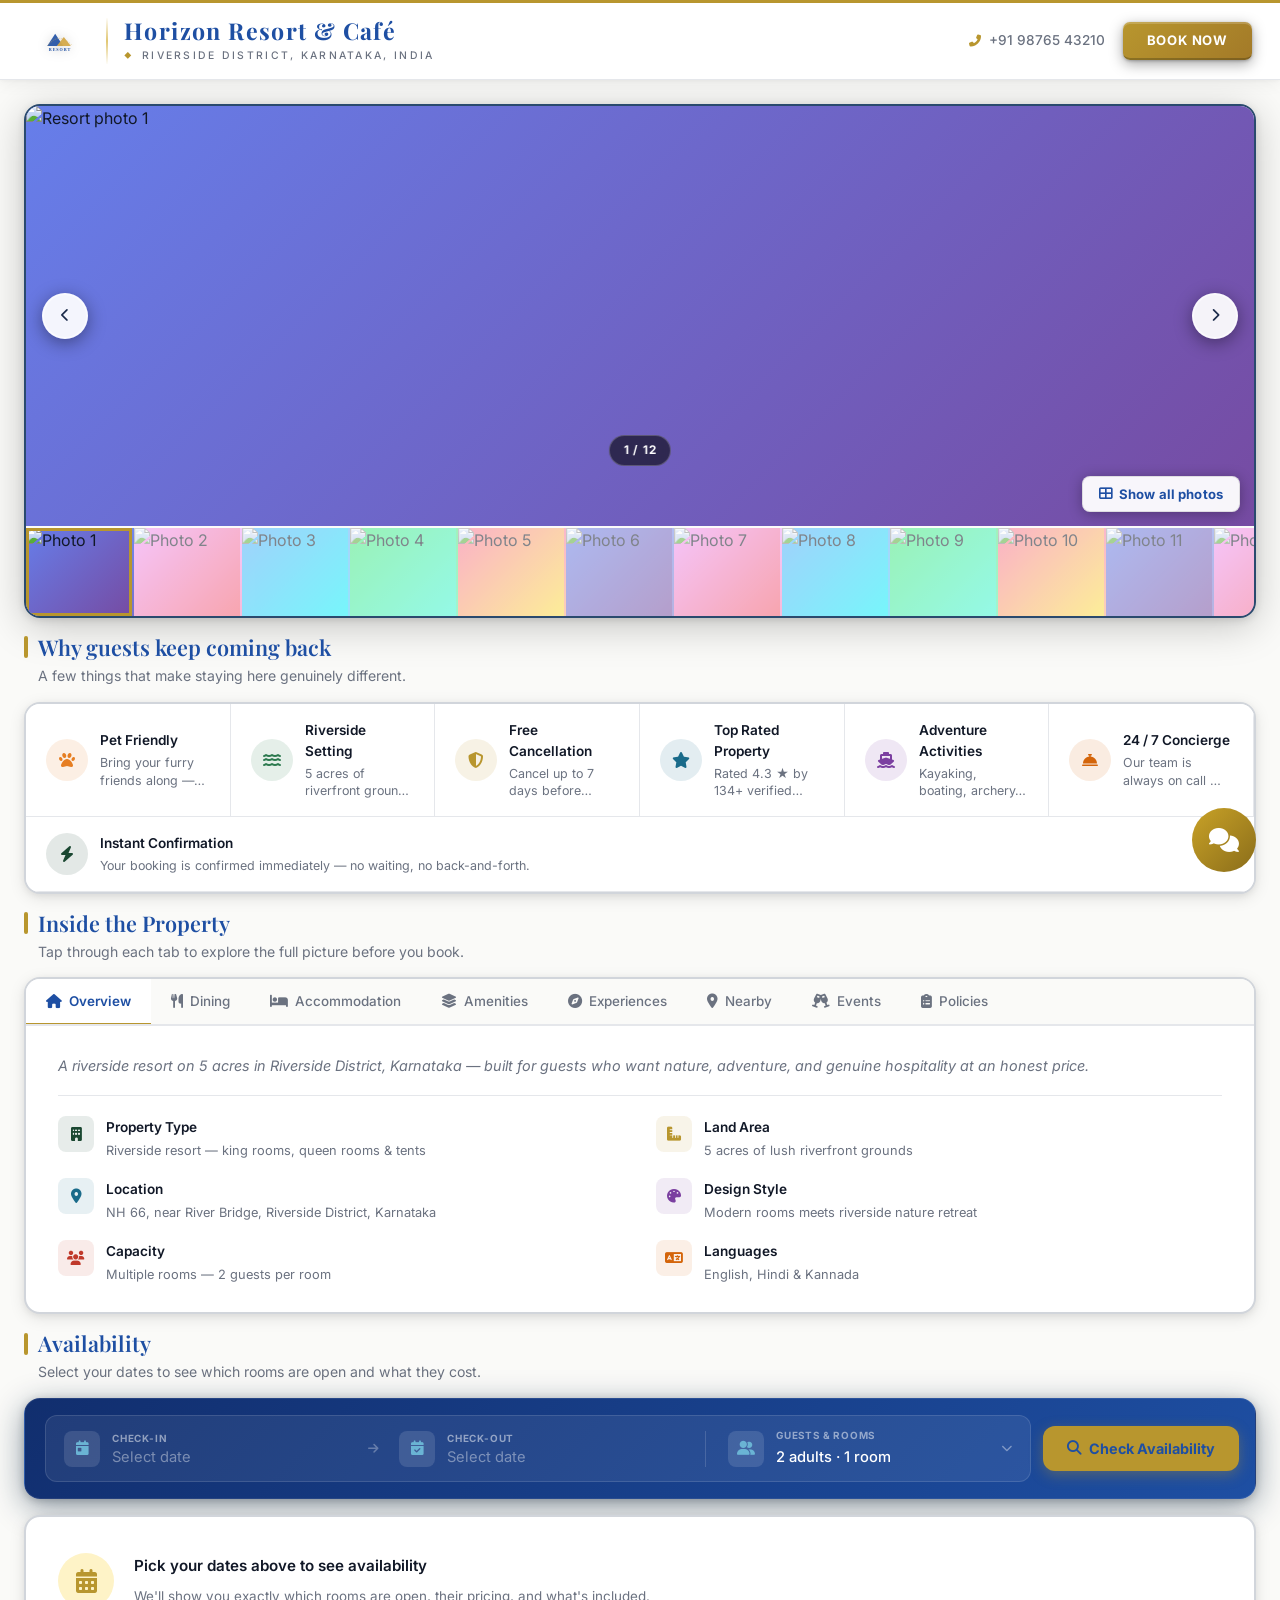
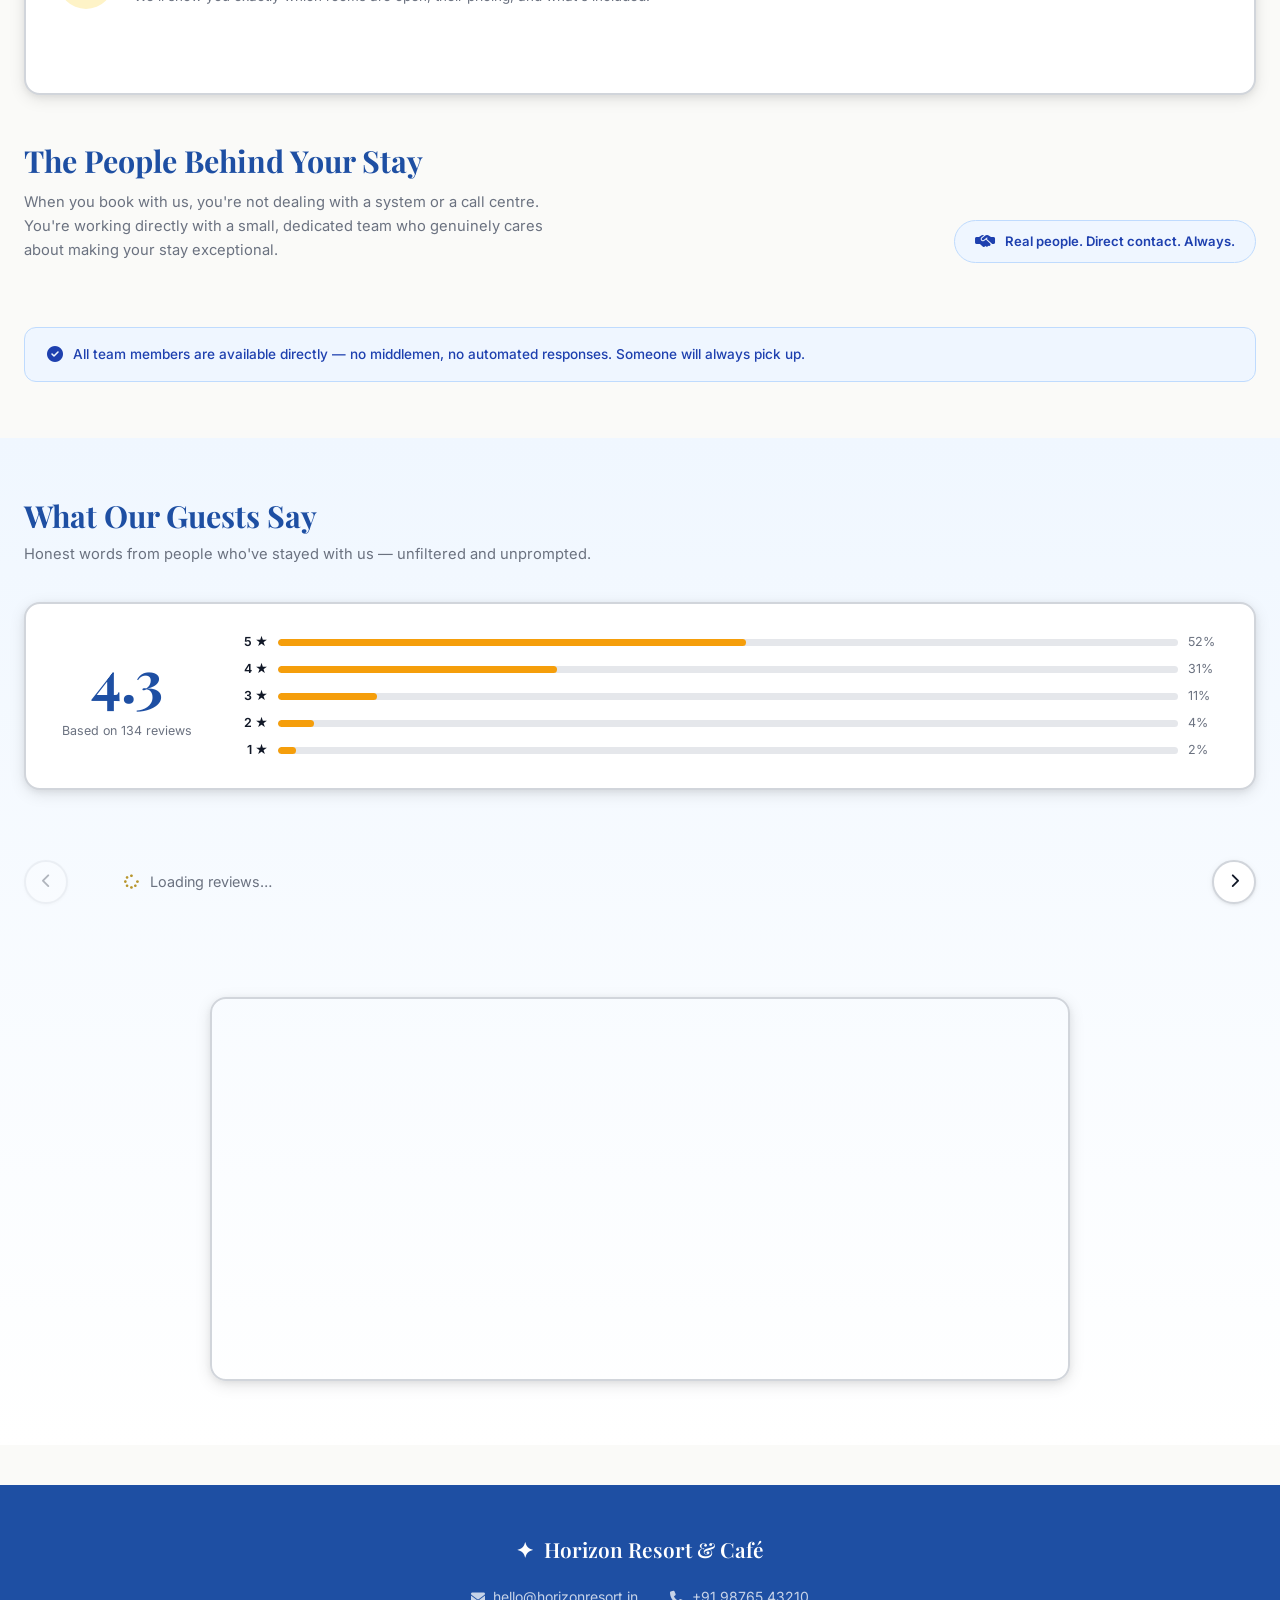
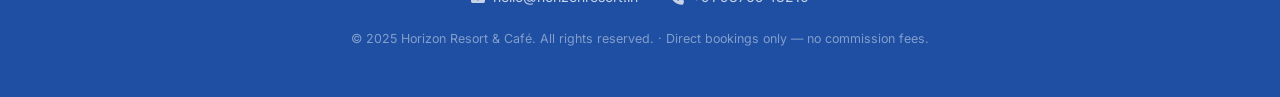
==== commit 1d7e9c01: "Replace logo letter fallback with icon placeholder; add dummy SVG logo - Logo container is now fully" ====
--- a/index.html
+++ b/index.html
@@ -96,10 +96,11 @@
     <div class="header-brand">
       <div class="logo-wrap">
         <!-- Drop your logo image here. If no logo, the initial letter shows instead. -->
-        <img src="images/logo.png" alt="Logo" class="logo-img" id="logo-img"
+        <img src="images/logo.svg" alt="Logo" class="logo-img" id="logo-img"
              onerror="this.style.display='none'; document.getElementById('logo-fallback').style.display='flex';">
         <div class="logo-fallback" id="logo-fallback">
-          <span id="logo-initial">P</span>
+          <i class="fas fa-mountain-sun"></i>
+          <span class="logo-placeholder-text">Your Logo</span>
         </div>
       </div>
       <div class="brand-text">
--- a/css/style.css
+++ b/css/style.css
@@ -5,8 +5,8 @@
 
 /* ─── Variables ──────────────────────────────────────────────── */
 :root {
-  --navy:        #0f172a;
-  --navy-light:  #1e293b;
+  --navy:        #1e4fa3;
+  --navy-light:  #2a62b8;
   --gold:        #b8962e;
   --gold-light:  #fef3c7;
   --white:       #ffffff;
@@ -51,21 +51,14 @@
   position: sticky;
   top: 0;
   z-index: 100;
-  background: linear-gradient(180deg, #1a4731 0%, #0f2e1e 100%);
-  /* 3D raised feel: strong top highlight, deep bottom shadow */
-  border-top: 3px solid #4a9e6e;
-  border-bottom: 3px solid #081a10;
-  box-shadow:
-    0 2px 0 rgba(255,255,255,0.06) inset,
-    0 6px 24px rgba(0,0,0,0.45),
-    0 2px 6px rgba(0,0,0,0.3);
+  background: #ffffff;
+  border-top: 3px solid var(--gold);
+  border-bottom: 1px solid var(--border);
+  box-shadow: 0 2px 16px rgba(0,0,0,0.07), 0 1px 4px rgba(0,0,0,0.04);
   transition: box-shadow var(--transition);
 }
 .site-header.scrolled {
-  box-shadow:
-    0 2px 0 rgba(255,255,255,0.06) inset,
-    0 10px 32px rgba(0,0,0,0.55),
-    0 3px 8px rgba(0,0,0,0.35);
+  box-shadow: 0 4px 24px rgba(0,0,0,0.10), 0 2px 8px rgba(0,0,0,0.06);
 }
 
 .header-inner {
@@ -88,37 +81,45 @@
 }
 
 .logo-wrap {
-  width: 52px;
-  height: 52px;
-  border-radius: 10px;
-  overflow: hidden;
+  width: 64px;
+  height: 56px;
   flex-shrink: 0;
-  border: 2px solid rgba(255,255,255,0.15);
-  /* subtle inner glow so it pops off the dark header */
-  box-shadow:
-    0 2px 8px rgba(0,0,0,0.4),
-    0 0 0 1px rgba(255,255,255,0.06) inset;
-  background: rgba(255,255,255,0.08);
   position: relative;
+  display: flex;
+  align-items: center;
+  justify-content: center;
 }
 .logo-img {
-  width: 100%;
-  height: 100%;
+  max-width: 100%;
+  max-height: 100%;
+  width: auto;
+  height: auto;
   object-fit: contain;
-  padding: 4px;
+  filter: drop-shadow(0 1px 6px rgba(0,0,0,0.18));
 }
 .logo-fallback {
   display: none;
-  width: 100%;
-  height: 100%;
+  width: 58px;
+  height: 52px;
   align-items: center;
   justify-content: center;
-  background: linear-gradient(135deg, var(--gold) 0%, #a07828 100%);
-  font-family: 'Playfair Display', serif;
+  flex-direction: column;
+  gap: 3px;
+  border: 1.5px dashed rgba(30,79,163,0.35);
+  border-radius: 8px;
+}
+.logo-fallback i {
   font-size: 1.5rem;
+  color: var(--gold);
+  filter: drop-shadow(0 1px 3px rgba(0,0,0,0.12));
+}
+.logo-fallback .logo-placeholder-text {
+  font-size: 0.45rem;
   font-weight: 700;
-  color: white;
-  letter-spacing: 0.02em;
+  letter-spacing: 0.1em;
+  text-transform: uppercase;
+  color: var(--navy);
+  opacity: 0.6;
 }
 
 /* Vertical divider between logo and text */
@@ -137,22 +138,7 @@
   letter-spacing: 0.06em;
   line-height: 1.15;
   white-space: nowrap;
-  /* Shimmering gold gradient */
-  background: linear-gradient(
-    105deg,
-    #f5e27a 0%,
-    #d4af37 25%,
-    #fff8dc 50%,
-    #d4af37 75%,
-    #b8860b 100%
-  );
-  background-size: 200% auto;
-  -webkit-background-clip: text;
-  -webkit-text-fill-color: transparent;
-  background-clip: text;
-  animation: goldShimmer 4s linear infinite;
-  /* Soft glow behind the letters */
-  filter: drop-shadow(0 1px 6px rgba(212,175,55,0.45));
+  color: var(--navy);
 }
 @keyframes goldShimmer {
   0%   { background-position: 0% center; }
@@ -163,11 +149,7 @@
   font-weight: 500;
   letter-spacing: 0.22em;
   text-transform: uppercase;
-  color: transparent;
-  background: linear-gradient(90deg, rgba(212,175,55,0.55), rgba(255,248,220,0.75), rgba(212,175,55,0.55));
-  -webkit-background-clip: text;
-  -webkit-text-fill-color: transparent;
-  background-clip: text;
+  color: var(--text-muted);
   position: relative;
   padding-left: 18px;
 }
@@ -179,10 +161,7 @@
   font-size: 0.45rem;
   top: 50%;
   transform: translateY(-50%);
-  background: linear-gradient(135deg, #d4af37, #f5e27a);
-  -webkit-background-clip: text;
-  -webkit-text-fill-color: transparent;
-  background-clip: text;
+  color: var(--gold);
 }
 
 /* ── Right: Phone + CTA ── */
@@ -195,13 +174,13 @@
   display: flex;
   align-items: center;
   gap: 8px;
-  color: rgba(255,255,255,0.65);
+  color: var(--text-muted);
   font-size: 0.85rem;
   font-weight: 500;
   transition: color var(--transition);
   white-space: nowrap;
 }
-.nav-phone:hover { color: rgba(255,255,255,0.95); }
+.nav-phone:hover { color: var(--text); }
 .nav-phone i { font-size: 0.75rem; color: var(--gold); }
 
 .btn-book-now {
@@ -324,7 +303,7 @@
   position: relative;
   height: 420px;
   overflow: hidden;
-  background: #0a1628;
+  background: rgba(255,255,255,0.12);
 }
 
 .gv-track {
@@ -342,6 +321,9 @@
   display: flex;
   align-items: center;
   justify-content: center;
+}
+.gv-slide {
+  background: rgba(255,255,255,0.12);
 }
 .gv-slide img {
   width: 100%;
@@ -432,7 +414,7 @@
   display: flex;
   height: 90px;
   gap: 0;
-  background: #0a1628;
+  background: rgba(255,255,255,0.10);
   overflow-x: auto;
   scrollbar-width: none;
   border-top: 2px solid rgba(255,255,255,0.08);
@@ -455,7 +437,7 @@
 .gv-thumb img {
   width: 100%;
   height: 100%;
-  object-fit: cover;
+  object-fit: contain;
   display: block;
   transition: transform 0.3s ease;
 }
@@ -630,7 +612,7 @@
   border-bottom: 1px solid var(--border);
   transition: background var(--transition);
 }
-.highlight-card:hover { background: #f8faf9; }
+.highlight-card:hover { background: #f0f7ff; }
 /* Remove right border on last card in each visual row */
 .highlight-card:last-child { border-right: none; }
 
@@ -639,13 +621,13 @@
   width: 42px;
   height: 42px;
   border-radius: 50%;
-  background: rgba(26, 71, 49, 0.12); /* fallback */
-  background: color-mix(in srgb, var(--hc-color, #1a4731) 12%, transparent);
+  background: rgba(10, 37, 64, 0.1); /* fallback */
+  background: color-mix(in srgb, var(--hc-color, #1e4fa3) 12%, transparent);
   display: flex;
   align-items: center;
   justify-content: center;
   font-size: 1rem;
-  color: var(--hc-color, #1a4731);
+  color: var(--hc-color, #1e4fa3);
 }
 
 .hc-body {
@@ -791,12 +773,12 @@
   height: 36px;
   border-radius: 8px;
   background: rgba(26,71,49,0.08);
-  background: color-mix(in srgb, var(--tc, #1a4731) 10%, transparent);
+  background: color-mix(in srgb, var(--tc, #1e4fa3) 10%, transparent);
   display: flex;
   align-items: center;
   justify-content: center;
   font-size: 0.88rem;
-  color: var(--tc, #1a4731);
+  color: var(--tc, #1e4fa3);
 }
 
 .tp-body {
@@ -873,10 +855,10 @@
   display: flex;
   align-items: center;
   gap: 0;
-  background: linear-gradient(135deg, #0f2e1e 0%, #1a4731 100%);
+  background: linear-gradient(135deg, #112e6e 0%, #1e4fa3 100%);
   border-radius: var(--radius-lg);
   padding: 16px 16px 16px 20px;
-  box-shadow: 0 8px 32px rgba(15,46,30,.45), 0 2px 8px rgba(0,0,0,.2);
+  box-shadow: 0 8px 32px rgba(10,37,64,.45), 0 2px 8px rgba(0,0,0,.2);
   border: 1px solid rgba(255,255,255,.08);
   gap: 12px;
   flex-wrap: wrap;
@@ -915,7 +897,7 @@
   border-radius: 8px;
   background: rgba(255,255,255,.12);
   display: flex; align-items: center; justify-content: center;
-  color: #7ecba1;
+  color: #6ab4d4;
   font-size: .9rem;
   flex-shrink: 0;
 }
@@ -1262,8 +1244,8 @@
 .rc-count-badge {
   font-size: .78rem;
   font-weight: 600;
-  color: #1a4731;
-  background: #dcfce7;
+  color: #1e40af;
+  background: #dbeafe;
   padding: 3px 10px;
   border-radius: 20px;
 }
@@ -1845,13 +1827,13 @@
   display: flex;
   align-items: center;
   gap: 10px;
-  background: #f0fdf4;
-  border: 1.5px solid #bbf7d0;
+  background: #eff6ff;
+  border: 1.5px solid #bfdbfe;
   border-radius: 40px;
   padding: 10px 20px;
   font-size: .82rem;
   font-weight: 600;
-  color: #166534;
+  color: #1e40af;
   white-space: nowrap;
   flex-shrink: 0;
 }
@@ -1893,8 +1875,8 @@
   inset: 0;
   background: linear-gradient(
     to top,
-    rgba(5, 20, 12, 0.92) 0%,
-    rgba(5, 20, 12, 0.4)  45%,
+    rgba(5, 15, 35, 0.92) 0%,
+    rgba(5, 15, 35, 0.4)  45%,
     transparent           75%
   );
   display: flex;
@@ -1966,11 +1948,11 @@
   gap: 10px;
   margin-top: 28px;
   padding: 16px 22px;
-  background: #f0fdf4;
-  border: 1.5px solid #bbf7d0;
+  background: #eff6ff;
+  border: 1.5px solid #bfdbfe;
   border-radius: var(--radius);
   font-size: .85rem;
-  color: #166534;
+  color: #1e40af;
   font-weight: 500;
 }
 .team-footer-note i { font-size: 1rem; flex-shrink: 0; }
@@ -1988,7 +1970,7 @@
 
 /* ─── Section 7 — Guest Reviews ─────────────────────────────── */
 .reviews-section-7 {
-  background: linear-gradient(180deg, #f8faf9 0%, #ffffff 100%);
+  background: linear-gradient(180deg, #f0f7ff 0%, #ffffff 100%);
   padding: 60px 24px 64px;
 }
 
@@ -2040,9 +2022,9 @@
 /* Google badge */
 .rev7-google-badge {
   display: flex; align-items: center; gap: 8px;
-  background: #f0fdf4; border: 1.5px solid #bbf7d0;
+  background: #eff6ff; border: 1.5px solid #bfdbfe;
   border-radius: 40px; padding: 8px 16px;
-  font-size: .8rem; font-weight: 600; color: #166534;
+  font-size: .8rem; font-weight: 600; color: #1e40af;
   white-space: nowrap;
 }
 
@@ -2087,7 +2069,7 @@
   transition: all var(--transition);
   box-shadow: var(--shadow-sm);
 }
-.rev7-arrow:hover:not(:disabled) { background: #1a4731; border-color: #1a4731; color: #fff; }
+.rev7-arrow:hover:not(:disabled) { background: #1e4fa3; border-color: #1e4fa3; color: #fff; }
 .rev7-arrow:disabled { opacity: 0.3; cursor: not-allowed; }
 
 /* Dots */
@@ -2106,7 +2088,7 @@
   cursor: pointer;
   transition: all 0.3s;
 }
-.rev7-dot.active { background: #1a4731; width: 24px; border-radius: 4px; }
+.rev7-dot.active { background: #1e4fa3; width: 24px; border-radius: 4px; }
 
 /* Review card */
 .rev7-card {
@@ -2128,7 +2110,7 @@
 }
 .rev7-avatar {
   width: 44px; height: 44px; border-radius: 50%;
-  background: linear-gradient(135deg, #1a4731, #2d7a4f);
+  background: linear-gradient(135deg, #1e4fa3, #1e5f8a);
   color: white; font-size: 1rem; font-weight: 700;
   display: flex; align-items: center; justify-content: center;
   flex-shrink: 0; overflow: hidden;
@@ -2188,7 +2170,7 @@
   border: 1.5px solid var(--border-dark) !important;
   font-family: 'Inter', sans-serif !important;
 }
-.flatpickr-months { background: #0f2e1e; border-radius: var(--radius-lg) var(--radius-lg) 0 0; padding: 8px 0; }
+.flatpickr-months { background: #112e6e; border-radius: var(--radius-lg) var(--radius-lg) 0 0; padding: 8px 0; }
 .flatpickr-months .flatpickr-month { color: white; }
 .flatpickr-current-month { color: white !important; font-size: .95rem !important; font-weight: 600 !important; }
 .flatpickr-current-month .flatpickr-monthDropdown-months { color: white; background: transparent; }
@@ -2197,12 +2179,12 @@
 .flatpickr-prev-month:hover, .flatpickr-next-month:hover { color: white !important; fill: white !important; }
 .flatpickr-weekday { color: #6b7280 !important; font-weight: 600 !important; font-size: .72rem !important; }
 .flatpickr-day { border-radius: 8px !important; color: var(--text) !important; font-size: .85rem !important; }
-.flatpickr-day:hover { background: #dcfce7 !important; border-color: #dcfce7 !important; }
+.flatpickr-day:hover { background: #dbeafe !important; border-color: #dbeafe !important; }
 .flatpickr-day.selected,
 .flatpickr-day.startRange,
 .flatpickr-day.endRange {
-  background: #1a4731 !important;
-  border-color: #1a4731 !important;
+  background: #1e4fa3 !important;
+  border-color: #1e4fa3 !important;
   color: white !important;
 }
 .flatpickr-day.today { border-color: var(--gold) !important; font-weight: 700 !important; }
@@ -2267,9 +2249,9 @@
   100% { box-shadow: 0 6px 24px rgba(184,150,46,.5), 0 0 0 0   rgba(184,150,46,0); }
 }
 @keyframes cw-pulse-navy {
-  0%   { box-shadow: 0 6px 24px rgba(15,46,30,.5), 0 0 0 0   rgba(15,46,30,.45); }
-  65%  { box-shadow: 0 6px 24px rgba(15,46,30,.5), 0 0 0 20px rgba(15,46,30,0); }
-  100% { box-shadow: 0 6px 24px rgba(15,46,30,.5), 0 0 0 0   rgba(15,46,30,0); }
+  0%   { box-shadow: 0 6px 24px rgba(10,37,64,.5), 0 0 0 0   rgba(10,37,64,.45); }
+  65%  { box-shadow: 0 6px 24px rgba(10,37,64,.5), 0 0 0 20px rgba(10,37,64,0); }
+  100% { box-shadow: 0 6px 24px rgba(10,37,64,.5), 0 0 0 0   rgba(10,37,64,0); }
 }
 
 .cw-widget {
@@ -2306,7 +2288,7 @@
 }
 /* Call-only: navy green */
 .cw-call-only .cw-main {
-  background: linear-gradient(135deg, #1a4731 0%, #0f2e1e 100%);
+  background: linear-gradient(135deg, #1e4fa3 0%, #112e6e 100%);
   animation: cw-float 3.2s ease-in-out infinite, cw-pulse-navy 2.6s ease-in-out infinite;
 }
 /* Both enabled: gold */
@@ -2326,7 +2308,7 @@
   right: calc(100% + 14px);
   top: 50%;
   transform: translateY(-50%);
-  background: rgba(10,36,24,.9);
+  background: rgba(6,24,46,.9);
   color: white;
   font-size: .78rem;
   font-weight: 600;
@@ -2376,9 +2358,9 @@
 .cw-option i { font-size: 1.05rem; width: 18px; text-align: center; }
 .cw-option:hover { transform: translateX(-5px); }
 .cw-wa   { background: linear-gradient(135deg, #25d366 0%, #128c7e 100%); box-shadow: 0 4px 18px rgba(37,211,102,.4); }
-.cw-call { background: linear-gradient(135deg, #1a4731 0%, #0f2e1e 100%); box-shadow: 0 4px 18px rgba(15,46,30,.4); }
+.cw-call { background: linear-gradient(135deg, #1e4fa3 0%, #112e6e 100%); box-shadow: 0 4px 18px rgba(10,37,64,.4); }
 .cw-wa:hover   { box-shadow: 0 6px 24px rgba(37,211,102,.55); }
-.cw-call:hover { box-shadow: 0 6px 24px rgba(15,46,30,.55); }
+.cw-call:hover { box-shadow: 0 6px 24px rgba(10,37,64,.55); }
 
 @media (max-width: 480px) {
   .cw-widget { bottom: 18px; right: 16px; }
@@ -2718,7 +2700,8 @@
   .tp-amenity-grid { grid-template-columns: repeat(2, 1fr); }
   /* tab-btn pill styles handled in the 1023px block above */
   .header-inner { padding: 0 16px; height: 66px; }
-  .logo-wrap { width: 44px; height: 44px; }
+  .logo-wrap { width: 48px; height: 42px; }
+  .logo-fallback { width: 44px; height: 38px; }
   .brand-name { font-size: 1.1rem; letter-spacing: 0.04em; }
   .modal-body { padding: 16px 18px 20px; }
   .modal-header { padding: 18px 18px 14px; }
